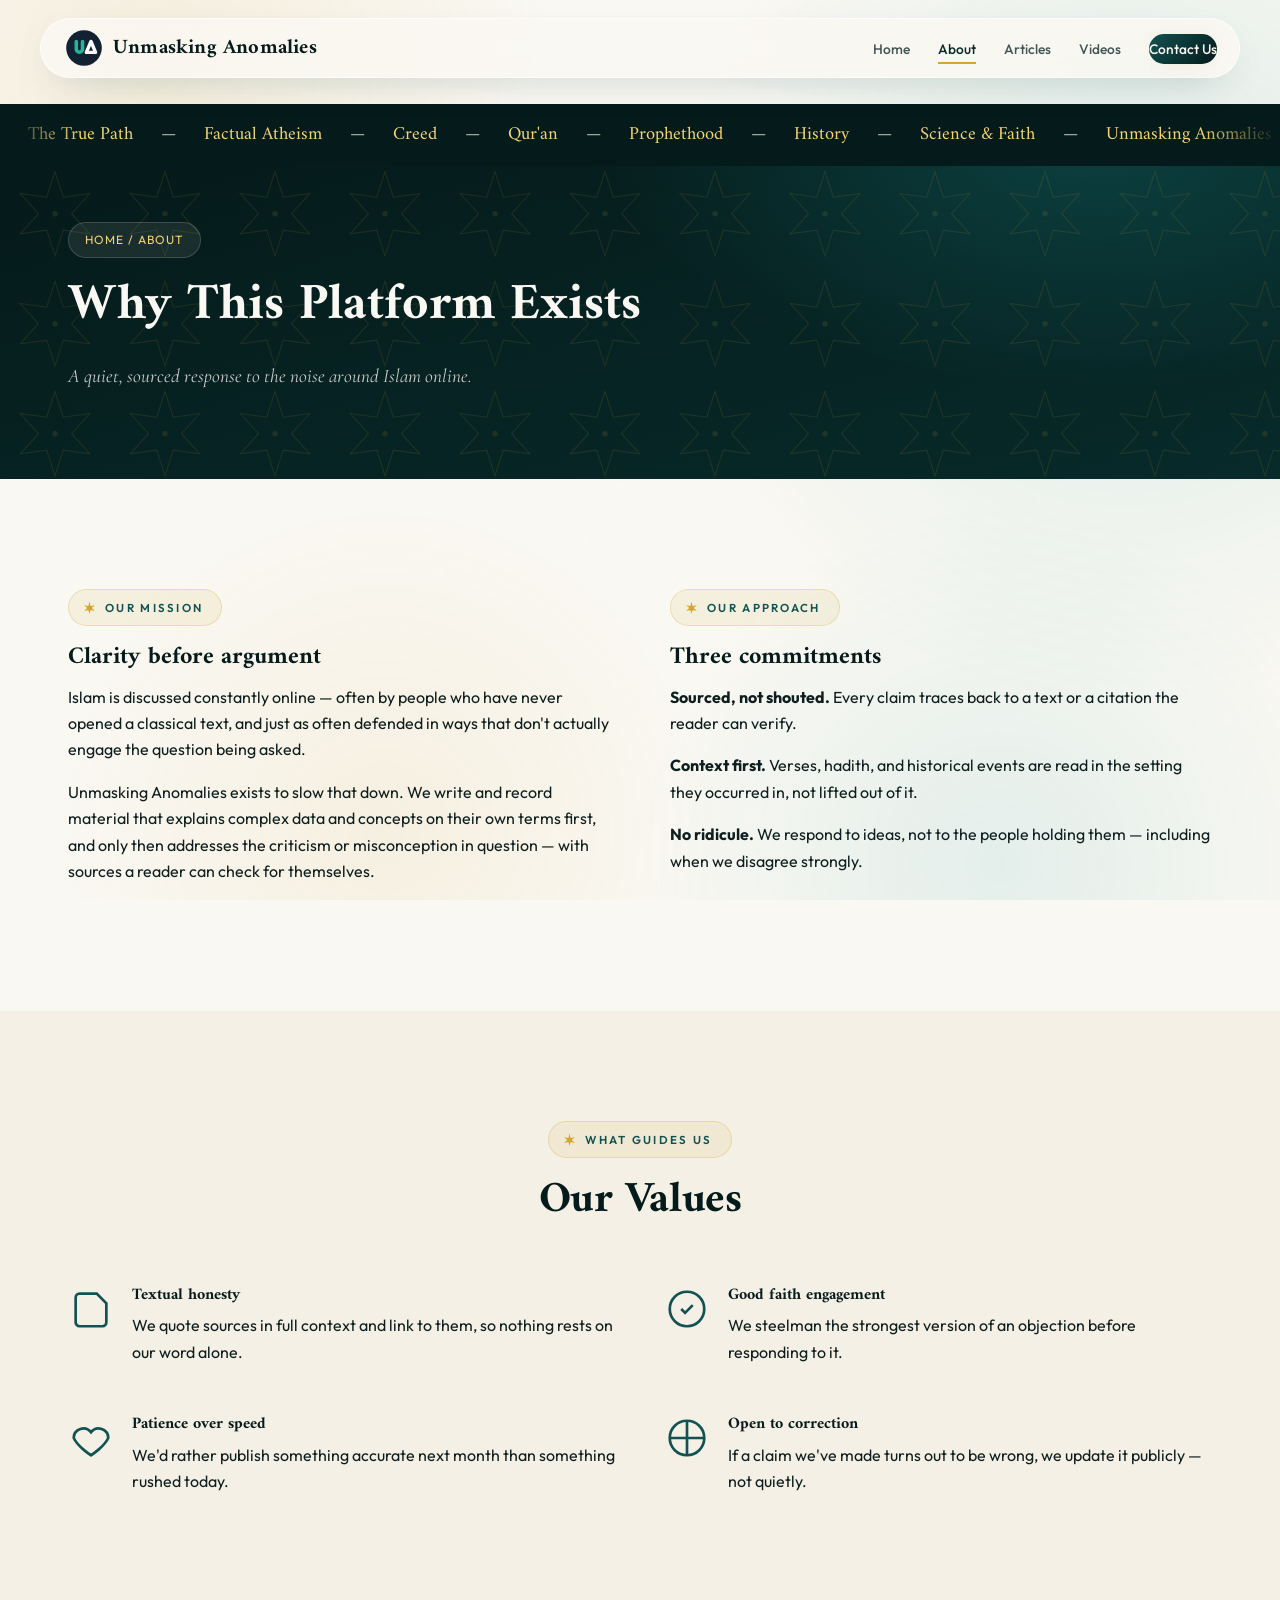
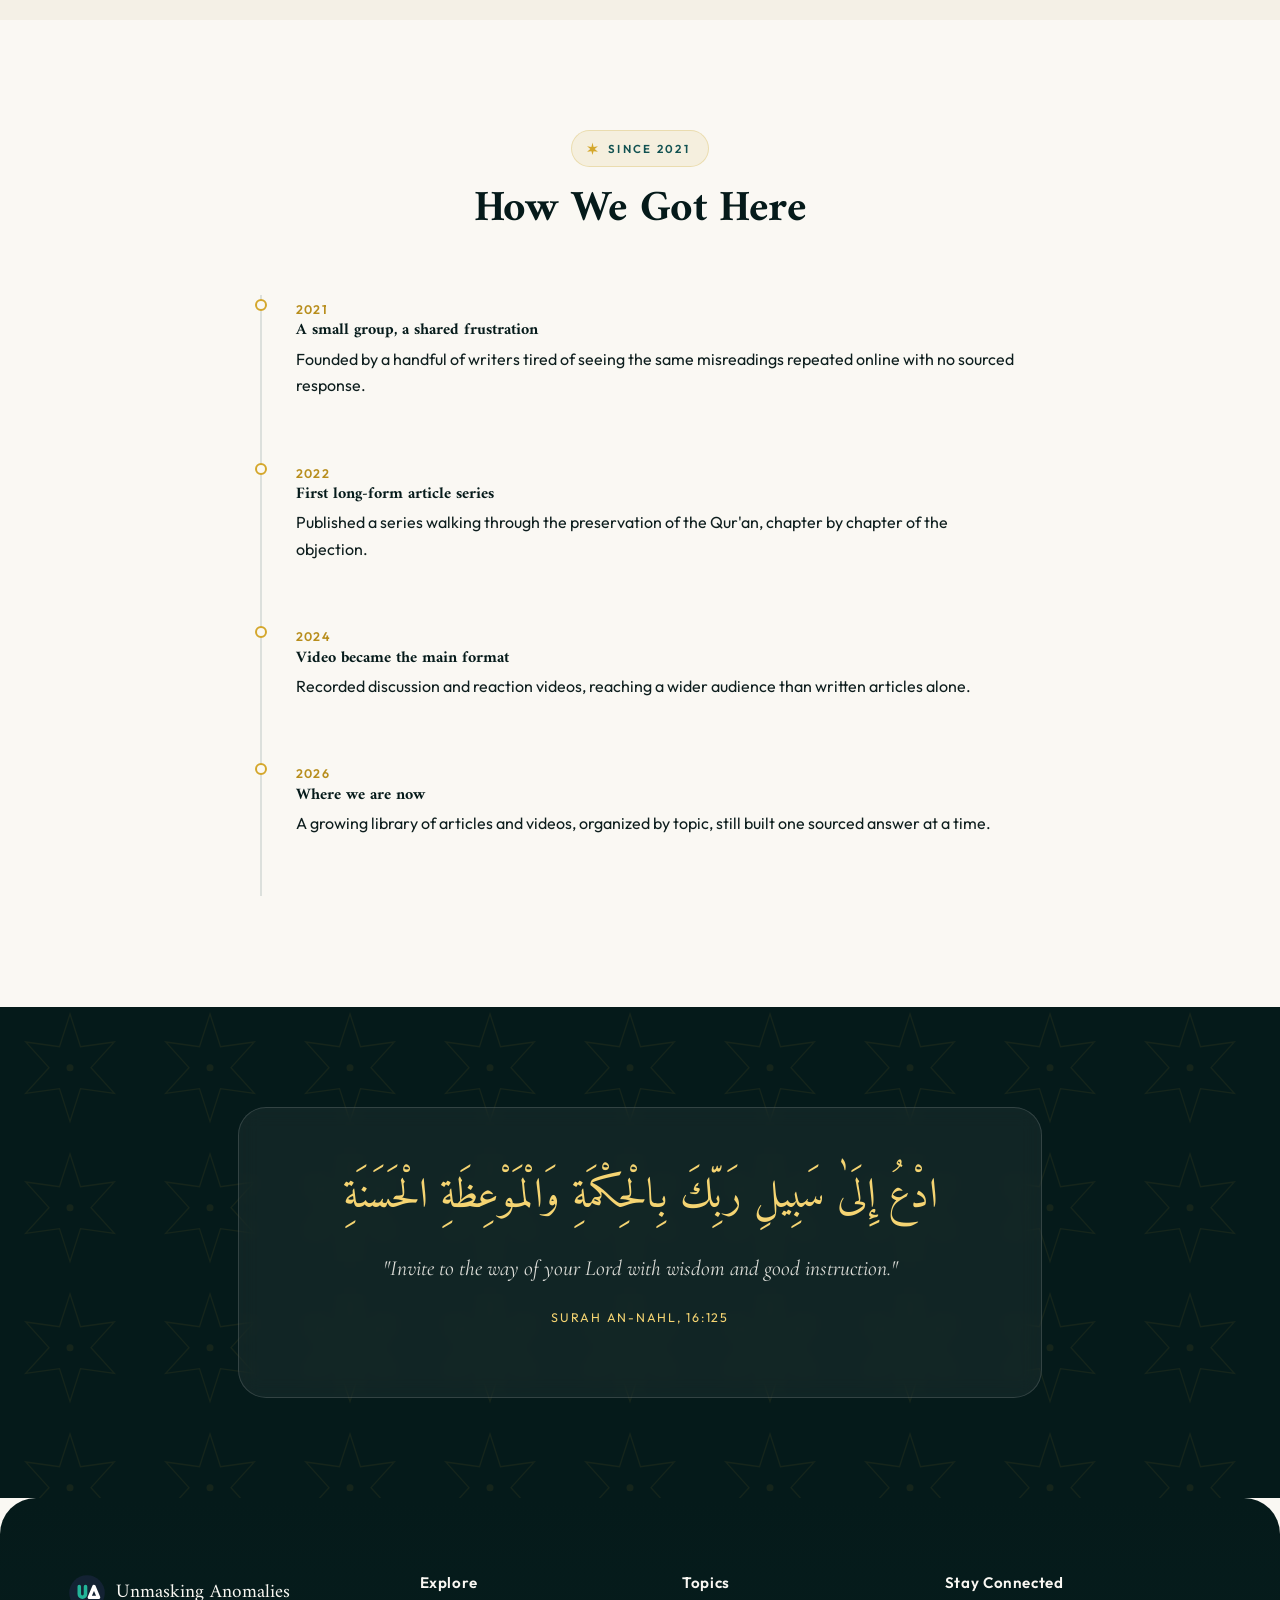
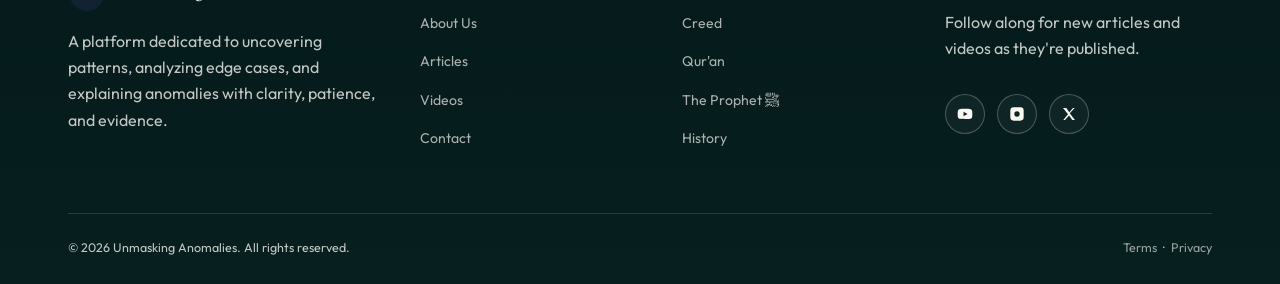
==== about.html @ ce35dddf "Initial commit for Unmasking Anomalies website" ====
<!DOCTYPE html>
<html lang="en">
<head>
<meta charset="UTF-8">
<meta name="viewport" content="width=device-width, initial-scale=1.0">
<title>About Us — Unmasking Anomalies</title>
<meta name="description" content="Our mission, values, and the approach we take to analyzing and unmasking anomalies.">
<link rel="stylesheet" href="css/styles.css">
</head>
<body>
<div id="scroll-progress"></div>
<canvas id="light-particles" aria-hidden="true"></canvas>

<header class="site-header">
  <nav class="nav container">
    <a href="index.html" class="brand">
      <span class="brand-mark"><img src="images/logo.svg" alt="Unmasking Anomalies Logo"></span>
      <span class="brand-text"><span class="en">Unmasking Anomalies</span></span>
    </a>
    <button class="nav-toggle" aria-label="Toggle menu"><span></span><span></span><span></span></button>
    <ul class="nav-links">
      <li><a href="index.html">Home</a></li>
      <li><a href="about.html" class="active">About</a></li>
      <li><a href="articles.html">Articles</a></li>
      <li><a href="videos.html">Videos</a></li>
      <li><a href="contact.html" class="nav-cta">Contact Us</a></li>
    </ul>
  </nav>
</header>

<div class="ticker" aria-hidden="true">
  <div class="ticker-track">
    <span><em>The True Path</em> — <em>Factual Atheism</em> — <em>Creed</em> — <em>Qur'an</em> — <em>Prophethood</em> — <em>History</em> — <em>Science &amp; Faith</em> — <em>Unmasking Anomalies</em></span>
    <span><em>The True Path</em> — <em>Factual Atheism</em> — <em>Creed</em> — <em>Qur'an</em> — <em>Prophethood</em> — <em>History</em> — <em>Science &amp; Faith</em> — <em>Unmasking Anomalies</em></span>
  </div>
</div>

<section class="page-header">
  <div class="light-rays-wrap" data-parallax="0.06"><div class="light-rays"></div></div>
  <div class="container">
    <div class="breadcrumb">Home / About</div>
    <h1>Why This Platform Exists</h1>
    <p style="max-width:56ch; color:rgba(250,248,243,.8); font-family:var(--accent-script); font-style:italic; font-size:1.2rem;">A quiet, sourced response to the noise around Islam online.</p>
  </div>
</section>

<section>
  <div class="container">
    <div style="display:grid; grid-template-columns:1fr 1fr; gap:60px; align-items:start;" class="reveal">
      <div>
        <span class="eyebrow"><svg viewBox="0 0 24 24"><path d="M12 1 L14 9 L22 8 L16 13 L22 18 L14 17 L12 24 L10 17 L2 18 L8 13 L2 8 L10 9 Z"/></svg>Our Mission</span>
        <h2>Clarity before argument</h2>
        <p>Islam is discussed constantly online — often by people who have never opened a classical text, and just as often defended in ways that don't actually engage the question being asked.</p>
        <p>Unmasking Anomalies exists to slow that down. We write and record material that explains complex data and concepts on their own terms first, and only then addresses the criticism or misconception in question — with sources a reader can check for themselves.</p>
      </div>
      <div>
        <span class="eyebrow"><svg viewBox="0 0 24 24"><path d="M12 1 L14 9 L22 8 L16 13 L22 18 L14 17 L12 24 L10 17 L2 18 L8 13 L2 8 L10 9 Z"/></svg>Our Approach</span>
        <h2>Three commitments</h2>
        <p><strong>Sourced, not shouted.</strong> Every claim traces back to a text or a citation the reader can verify.</p>
        <p><strong>Context first.</strong> Verses, hadith, and historical events are read in the setting they occurred in, not lifted out of it.</p>
        <p><strong>No ridicule.</strong> We respond to ideas, not to the people holding them — including when we disagree strongly.</p>
      </div>
    </div>
  </div>
</section>

<section class="bg-cream2">
  <div class="container">
    <div class="section-head reveal">
      <span class="eyebrow"><svg viewBox="0 0 24 24"><path d="M12 1 L14 9 L22 8 L16 13 L22 18 L14 17 L12 24 L10 17 L2 18 L8 13 L2 8 L10 9 Z"/></svg>What Guides Us</span>
      <h2>Our Values</h2>
    </div>
    <div class="values reveal">
      <div class="value-item">
        <div class="vi"><svg viewBox="0 0 24 24"><path d="M4 19V6a2 2 0 012-2h9l5 5v10a2 2 0 01-2 2H6a2 2 0 01-2-2z"/></svg></div>
        <div>
          <h4>Textual honesty</h4>
          <p>We quote sources in full context and link to them, so nothing rests on our word alone.</p>
        </div>
      </div>
      <div class="value-item">
        <div class="vi"><svg viewBox="0 0 24 24"><circle cx="12" cy="12" r="9"/><path d="M9 12l2 2 4-4"/></svg></div>
        <div>
          <h4>Good faith engagement</h4>
          <p>We steelman the strongest version of an objection before responding to it.</p>
        </div>
      </div>
      <div class="value-item">
        <div class="vi"><svg viewBox="0 0 24 24"><path d="M12 21s-7-4.5-9-9a5 5 0 019-3 5 5 0 019 3c-2 4.5-9 9-9 9z"/></svg></div>
        <div>
          <h4>Patience over speed</h4>
          <p>We'd rather publish something accurate next month than something rushed today.</p>
        </div>
      </div>
      <div class="value-item">
        <div class="vi"><svg viewBox="0 0 24 24"><path d="M3 12h18M12 3v18"/><circle cx="12" cy="12" r="9"/></svg></div>
        <div>
          <h4>Open to correction</h4>
          <p>If a claim we've made turns out to be wrong, we update it publicly — not quietly.</p>
        </div>
      </div>
    </div>
  </div>
</section>

<section>
  <div class="container">
    <div class="section-head reveal">
      <span class="eyebrow"><svg viewBox="0 0 24 24"><path d="M12 1 L14 9 L22 8 L16 13 L22 18 L14 17 L12 24 L10 17 L2 18 L8 13 L2 8 L10 9 Z"/></svg>Since 2021</span>
      <h2>How We Got Here</h2>
    </div>
    <div class="timeline reveal">
      <div class="t-item">
        <span class="yr">2021</span>
        <h4>A small group, a shared frustration</h4>
        <p>Founded by a handful of writers tired of seeing the same misreadings repeated online with no sourced response.</p>
      </div>
      <div class="t-item">
        <span class="yr">2022</span>
        <h4>First long-form article series</h4>
        <p>Published a series walking through the preservation of the Qur'an, chapter by chapter of the objection.</p>
      </div>
      <div class="t-item">
        <span class="yr">2024</span>
        <h4>Video became the main format</h4>
        <p>Recorded discussion and reaction videos, reaching a wider audience than written articles alone.</p>
      </div>
      <div class="t-item">
        <span class="yr">2026</span>
        <h4>Where we are now</h4>
        <p>A growing library of articles and videos, organized by topic, still built one sourced answer at a time.</p>
      </div>
    </div>
  </div>
</section>

<section class="verse">
  <div class="container reveal">
   <div class="panel-glass">
    <p class="arabic">ادْعُ إِلَىٰ سَبِيلِ رَبِّكَ بِالْحِكْمَةِ وَالْمَوْعِظَةِ الْحَسَنَةِ</p>
    <p class="translation">"Invite to the way of your Lord with wisdom and good instruction."</p>
    <p class="cite">Surah An-Nahl, 16:125</p>
   </div>
  </div>
</section>

<footer>
  <div class="container">
    <div class="footer-grid">
      <div>
        <div class="footer-brand">
          <span class="brand-mark"><img src="images/logo.svg" alt="Unmasking Anomalies Logo"></span>
          <span class="en">Unmasking Anomalies</span>
        </div>
        <p>A platform dedicated to uncovering patterns, analyzing edge cases, and explaining anomalies with clarity, patience, and evidence.</p>
      </div>
      <div>
        <h4>Explore</h4>
        <ul>
          <li><a href="about.html">About Us</a></li>
          <li><a href="articles.html">Articles</a></li>
          <li><a href="videos.html">Videos</a></li>
          <li><a href="contact.html">Contact</a></li>
        </ul>
      </div>
      <div>
        <h4>Topics</h4>
        <ul>
          <li><a href="articles.html">Creed</a></li>
          <li><a href="articles.html">Qur'an</a></li>
          <li><a href="articles.html">The Prophet ﷺ</a></li>
          <li><a href="articles.html">History</a></li>
        </ul>
      </div>
      <div>
        <h4>Stay Connected</h4>
        <p>Follow along for new articles and videos as they're published.</p>
        <div class="social-row">
          <a href="#" aria-label="YouTube"><svg viewBox="0 0 24 24"><path d="M23 12s0-3.6-.5-5.3c-.3-1-1-1.7-2-2C18.7 4.2 12 4.2 12 4.2s-6.7 0-8.5.5c-1 .3-1.7 1-2 2C1 8.4 1 12 1 12s0 3.6.5 5.3c.3 1 1 1.7 2 2 1.8.5 8.5.5 8.5.5s6.7 0 8.5-.5c1-.3 1.7-1 2-2 .5-1.7.5-5.3.5-5.3zM9.8 15.3V8.7l6 3.3z"/></svg></a>
          <a href="#" aria-label="Instagram"><svg viewBox="0 0 24 24"><path d="M7 2h10a5 5 0 015 5v10a5 5 0 01-5 5H7a5 5 0 01-5-5V7a5 5 0 015-5zm5 6a4 4 0 100 8 4 4 0 000-8zm5.2-.9a1 1 0 110 2 1 1 0 010-2z"/></svg></a>
          <a href="#" aria-label="X"><svg viewBox="0 0 24 24"><path d="M3 3l7.5 9.5L3.4 21H6l6-6.8L17 21h4l-7.9-10L20.6 3H18l-5.6 6.4L8 3z"/></svg></a>
        </div>
      </div>
    </div>
    <div class="footer-bottom">
      <span>© 2026 Unmasking Anomalies. All rights reserved.</span>
      <span><a href="#">Terms</a> &nbsp;·&nbsp; <a href="#">Privacy</a></span>
    </div>
  </div>
</footer>

<script src="js/main.js"></script>
</body>
</html>
---- css/styles.css ----
/* ===========================================================
   UNMASKING ANOMALIES — Web Application
   Design tokens
   =========================================================== */
@import url('https://fonts.googleapis.com/css2?family=Amiri:ital,wght@0,400;0,700;1,400&family=Outfit:wght@300;400;500;600;700&family=Plus+Jakarta+Sans:wght@400;500;600;700&family=Cormorant+Garamond:ital,wght@1,500;1,600&display=swap');

:root{
  --teal-950:#051a1a;
  --teal-900:#082a2a;
  --teal-800:#0d3b3b;
  --teal-700:#125252;
  --teal-500:#1f9e9e;
  --teal-300:#66d1c9;
  --teal-100:#e4f4f2;
  --gold-600:#b88e1d;
  --gold-500:#d4a72c;
  --gold-300:#f5d472;
  --gold-100:#fdf6df;
  --cream:#faf8f3;
  --cream-2:#f4f0e6;
  --ink:#0e1e1e;
  --ink-soft:#425555;
  --line: rgba(11,61,61,0.12);

  --display: 'Amiri', serif;
  --accent-script: 'Cormorant Garamond', serif;
  --body: 'Outfit', 'Plus Jakarta Sans', sans-serif;

  --container: 1200px;
  --radius: 22px;
  --radius-sm: 14px;
  --radius-full: 999px;
  --glass-bg: rgba(255,255,255,.72);
  --glass-border: rgba(255,255,255,.8);
  --glass-dark-bg: rgba(10,38,38,.65);
  --glass-dark-border: rgba(245,212,114,.24);
  --shadow-soft: 0 22px 50px -26px rgba(5,26,26,.35);
  --shadow-lift: 0 28px 65px -20px rgba(5,26,26,.45);

  --star-tile: url("data:image/svg+xml,%3Csvg xmlns='http://www.w3.org/2000/svg' width='120' height='120' viewBox='0 0 120 120'%3E%3Cg fill='none' stroke='%23d4a72c' stroke-width='1.1'%3E%3Cpath d='M60 6 L69 34 L98 30 L78 52 L98 74 L69 70 L60 98 L51 70 L22 74 L42 52 L22 30 L51 34 Z'/%3E%3Ccircle cx='60' cy='52' r='3' fill='%23d4a72c' stroke='none'/%3E%3C/g%3E%3C/svg%3E");
}

*,*::before,*::after{ box-sizing:border-box; }
html{ scroll-behavior:smooth; }
body{
  margin:0;
  font-family:var(--body);
  color:var(--ink);
  background:var(--cream);
  line-height:1.65;
  -webkit-font-smoothing:antialiased;
  position:relative;
}
img{ max-width:100%; display:block; }
a{ color:inherit; text-decoration:none; }
h1,h2,h3,h4{ font-family:var(--display); font-weight:700; margin:0 0 .5em; line-height:1.15; color:var(--teal-950); }
p{ margin:0 0 1em; }
ul{ margin:0; padding:0; list-style:none; }
.container{ max-width:var(--container); margin:0 auto; padding:0 28px; }

::selection{ background:var(--gold-300); color:var(--teal-950); }

/* ===========================================================
   AMBIENT HOLY LIGHT — whole-page atmosphere
   =========================================================== */
body::before{
  content:"";
  position:fixed; inset:0; z-index:0; pointer-events:none;
  background:
    radial-gradient(640px 640px at 12% 8%, rgba(201,162,39,.11), transparent 62%),
    radial-gradient(760px 760px at 88% 28%, rgba(31,158,158,.13), transparent 60%),
    radial-gradient(560px 560px at 30% 92%, rgba(201,162,39,.09), transparent 60%),
    radial-gradient(600px 600px at 78% 96%, rgba(31,158,158,.10), transparent 60%);
  animation:ambient-drift 26s ease-in-out infinite alternate;
}
@keyframes ambient-drift{
  0%{ transform:translate3d(0,0,0) scale(1); }
  100%{ transform:translate3d(-2.5%,2%,0) scale(1.04); }
}
#light-particles{
  position:fixed; inset:0; z-index:1; pointer-events:none;
  mix-blend-mode:screen; opacity:.85;
}
.site-header, main, section, footer{ position:relative; z-index:2; }

/* ===========================================================
   SCROLL REVEAL — 3D tilt-into-light
   =========================================================== */
@media (prefers-reduced-motion: no-preference){
  .reveal{
    opacity:0;
    transform:perspective(1100px) rotateX(-9deg) translateY(34px) scale(.965);
    transform-origin:50% 100%;
    transition:opacity .9s cubic-bezier(.22,.68,.15,1), transform .9s cubic-bezier(.22,.68,.15,1);
  }
  .reveal.in{ opacity:1; transform:perspective(1100px) rotateX(0deg) translateY(0) scale(1); }
}
@media (prefers-reduced-motion: reduce){
  html{ scroll-behavior:auto; }
}

/* Staggered children within a revealed group */
.reveal.stagger > *{ transition-delay:calc(var(--i, 0) * 90ms); }

/* ===========================================================
   INTERACTIVE 3D TILT + LIGHT GLINT — cards & pillars
   =========================================================== */
.card, .pillar{
  --glow-x:50%; --glow-y:50%;
  transition:transform .15s ease-out, box-shadow .35s ease;
}
.card{ position:relative; }
.pillar{ position:relative; }
.card::after, .pillar::after{
  content:""; position:absolute; inset:0; z-index:2; pointer-events:none;
  background:radial-gradient(240px circle at var(--glow-x) var(--glow-y), rgba(230,200,105,.32), transparent 65%);
  opacity:0; transition:opacity .35s ease;
}
.card:hover::after, .pillar:hover::after{ opacity:1; }
.card:hover, .pillar:hover{ box-shadow:0 26px 50px -22px rgba(11,61,61,.4), 0 0 0 1px rgba(201,162,39,.22); }

/* ===========================================================
   SIGNATURE MOTIF — 8-point khatam star rule
   =========================================================== */
.star-rule{
  display:flex;
  align-items:center;
  justify-content:center;
  gap:14px;
  margin:0 auto;
  width:100%;
  max-width:420px;
}
.star-rule::before,
.star-rule::after{
  content:"";
  flex:1;
  height:1px;
  background:linear-gradient(90deg, transparent, var(--gold-500));
}
.star-rule::after{ background:linear-gradient(90deg, var(--gold-500), transparent); }
.star-rule svg{ width:22px; height:22px; flex:none; fill:var(--gold-500); }

.eyebrow{
  display:inline-flex;
  align-items:center;
  gap:9px;
  font-family:var(--body);
  font-size:.72rem;
  letter-spacing:.2em;
  text-transform:uppercase;
  color:var(--teal-700);
  font-weight:600;
  margin-bottom:18px;
  padding:8px 18px 8px 14px;
  background:rgba(201,162,39,.10);
  border:1px solid rgba(201,162,39,.25);
  border-radius:var(--radius-full);
}
.eyebrow svg{ width:13px; height:13px; fill:var(--gold-500); }

/* ===========================================================
   SIGNATURE MOTIF 2 — Enhanced Candle & Manuscript (Directional Shadow & Lighting)
   =========================================================== */
.manuscript-section{
  background:
    radial-gradient(900px 500px at 45% -10%, rgba(255,215,110,.18), transparent 70%),
    linear-gradient(180deg, var(--teal-950), #082929);
  color:var(--cream);
  padding:120px 0 110px;
  position:relative;
  overflow:hidden;
}
.manuscript-section::before{
  content:""; position:absolute; inset:0; opacity:.08; pointer-events:none;
  background-image:var(--star-tile); background-size:130px 130px;
}
.manuscript-section .container{ position:relative; z-index:2; }

.manuscript-scene{
  display:flex; align-items:flex-end; justify-content:center;
  gap:72px; margin:20px auto 60px; flex-wrap:wrap;
  perspective:1400px;
  position:relative;
}

/* --- Candle --- */
.candle{
  position:relative; width:84px; flex:none;
  display:flex; flex-direction:column; align-items:center;
  z-index:5; padding-bottom:0;
}
.candle-glow{
  position:absolute; left:50%; top:-90px; width:340px; height:340px;
  transform:translateX(-50%);
  background:radial-gradient(circle, rgba(255,215,110,.65) 0%, rgba(245,185,70,.28) 45%, rgba(230,160,40,0) 70%);
  filter:blur(14px);
  opacity:.85;
  animation:glow-pulse 2.8s ease-in-out infinite alternate;
  pointer-events:none; z-index:1;
}
.candle-light-beam{
  position:absolute; left:40px; top:-60px; width:480px; height:340px;
  background:radial-gradient(ellipse at 0% 20%, rgba(255,225,130,.35) 0%, rgba(255,190,80,.12) 50%, transparent 80%);
  pointer-events:none; z-index:2;
  animation:light-beam-flicker 2.8s ease-in-out infinite alternate;
}
.candle-flame{
  position:relative; width:28px; height:48px;
  transform-origin:50% 100%;
  animation:flame-flicker 2.2s ease-in-out infinite alternate;
  z-index:10;
  filter:drop-shadow(0 0 10px rgba(255,200,80,.9));
}
.candle-flame .outer{ fill:#ffb830; }
.candle-flame .core{ fill:#ffffff; }

.candle-wick{
  width:3px; height:12px;
  background:linear-gradient(180deg, #111, #443);
  margin-top:-2px; border-radius:2px 2px 0 0; z-index:8;
}
.candle-body{
  width:76px; height:190px; border-radius:8px 8px 4px 4px;
  background:
    linear-gradient(90deg, rgba(0,0,0,.3) 0%, rgba(255,255,255,.2) 20%, rgba(255,250,230,.95) 50%, rgba(235,215,160,.9) 80%, rgba(0,0,0,.4) 100%),
    linear-gradient(180deg, #fffaf0, #f3e6bd 40%, #e6d398 80%, #d4bf7d);
  position:relative;
  box-shadow:inset 0 6px 12px rgba(255,255,255,.8), 0 20px 35px -10px rgba(0,0,0,.6);
  z-index:6;
}
.candle-body::before{
  content:""; position:absolute; left:0; right:0; top:0; height:10px;
  background:radial-gradient(ellipse at center, #ffffff, #f3e6bd 75%);
  border-radius:50%; box-shadow:inset 0 2px 4px rgba(0,0,0,.15);
}
.candle-drip{
  position:absolute; background:linear-gradient(180deg, #fffaf0, #e6d398);
  border-radius:0 0 10px 10px; box-shadow:1px 2px 4px rgba(0,0,0,.15);
}
.candle-drip.d1{ left:8px; top:0; width:12px; height:38px; }
.candle-drip.d2{ right:12px; top:0; width:10px; height:24px; }
.candle-drip.d3{ left:32px; top:0; width:14px; height:48px; }

.candle-base{
  width:104px; height:18px;
  background:linear-gradient(180deg, #d4af37, #8a6d1b 60%, #4a3a0e);
  border-radius:6px 6px 12px 12px;
  box-shadow:0 8px 20px rgba(0,0,0,.6), inset 0 2px 4px rgba(255,255,255,.5);
  margin-top:-4px; z-index:5;
}
.candle-shadow{
  position:absolute; bottom:-12px; width:140px; height:24px;
  background:radial-gradient(ellipse at center, rgba(0,0,0,.7) 0%, transparent 70%);
  z-index:2;
}

/* --- Manuscript Book & Candle Light Shadow --- */
.book-container{ position:relative; z-index:4; }

.candle-cast-shadow{
  position:absolute; left:20px; bottom:-18px; width:440px; height:48px;
  background:linear-gradient(105deg, rgba(0,0,0,.65) 0%, rgba(0,0,0,.3) 40%, transparent 85%);
  filter:blur(8px); border-radius:50%; pointer-events:none;
  transform:skewX(-20deg); z-index:1;
}

.book{
  position:relative; width:420px; height:270px; flex:none;
  transform-style:preserve-3d; z-index:3;
}
.book-cover-back{
  position:absolute; left:50%; bottom:-8px; transform:translateX(-50%);
  width:432px; height:32px; border-radius:4px;
  background:linear-gradient(180deg, #145956, #093332);
  box-shadow:0 24px 45px -12px rgba(0,0,0,.75);
}
.book-pages-stack{
  position:absolute; bottom:0; height:18px; width:202px;
  background:repeating-linear-gradient(180deg, #f5ecd7 0 2px, #e3d3b0 2px 4px);
  border-radius:2px;
}
.book-pages-stack.left-stack{ left:6px; }
.book-pages-stack.right-stack{ right:6px; }

.book-spine{
  position:absolute; left:50%; top:0; bottom:12px; width:10px;
  transform:translateX(-50%);
  background:linear-gradient(180deg, #d4af37, #997a15);
  z-index:10; border-radius:3px;
  box-shadow:inset 0 0 6px rgba(0,0,0,.4), 0 0 10px rgba(0,0,0,.3);
}
.bookmark-ribbon{
  position:absolute; left:50%; top:0; width:12px; height:310px;
  transform:translateX(-50%);
  background:linear-gradient(180deg, #c9a227, #8a6d1a);
  z-index:11; border-radius:0 0 4px 4px;
  box-shadow:2px 8px 15px rgba(0,0,0,.4);
}
.bookmark-ribbon::after{
  content:""; position:absolute; bottom:-10px; left:0;
  border-left:6px solid transparent; border-right:6px solid transparent;
  border-top:10px solid #8a6d1a;
}

.page{
  position:absolute; top:0; bottom:16px; width:202px;
  background:
    repeating-linear-gradient(180deg, transparent 0 20px, rgba(20,80,80,.08) 20px 21px),
    linear-gradient(180deg, #fdfbf7, #f4ecd8 80%, #ebdcb8);
  box-shadow:0 16px 36px -12px rgba(0,0,0,.5);
  border-radius:3px;
  transition:transform 1.2s cubic-bezier(0.16,1,0.3,1);
  will-change:transform; overflow:hidden;
}
.page-left{
  left:50%; transform-origin:100% 50%;
  transform:translateX(-100%) rotateY(-92deg);
  border-radius:4px 0 0 4px;
}
.page-right{
  left:50%; transform-origin:0% 50%;
  transform:translateX(0) rotateY(92deg);
  border-radius:0 4px 4px 0;
}

.page-left .page-light-overlay{
  position:absolute; inset:0;
  background:radial-gradient(circle at 10% 20%, rgba(255,230,150,.45) 0%, rgba(255,210,100,.2) 50%, rgba(0,0,0,.15) 100%);
  pointer-events:none;
  animation:page-light-flicker 2.5s ease-in-out infinite alternate;
}
.page-right .page-light-overlay{
  position:absolute; inset:0;
  background:linear-gradient(90deg, rgba(255,220,120,.25) 0%, rgba(0,0,0,.1) 40%, rgba(0,0,0,.35) 100%);
  pointer-events:none;
  animation:page-light-flicker 2.5s ease-in-out infinite alternate;
}

.page-word{
  position:absolute; inset:0; display:flex; align-items:center; justify-content:center;
  font-family:var(--display); color:#0b3d3d; text-shadow:0 1px 2px rgba(255,230,150,.5);
  opacity:0; font-size:1.85rem; font-weight:700;
  transition:opacity 0.9s ease 0.8s;
  text-align:center; padding:0 20px; z-index:5;
}
.reveal.in .page-left{ transform:translateX(-100%) rotateY(0deg); }
.reveal.in .page-right{ transform:translateX(0) rotateY(0deg); }
.reveal.in .page-word{ opacity:1; }

@keyframes flame-flicker{
  0%,100%{ transform:scale(1,1) rotate(0deg); }
  25%{ transform:scale(0.95,1.05) rotate(-2.5deg); }
  50%{ transform:scale(1.06,0.94) rotate(2deg); }
  75%{ transform:scale(0.97,1.03) rotate(-1.5deg); }
}
@keyframes glow-pulse{
  0%,100%{ opacity:0.75; transform:translateX(-50%) scale(1); }
  50%{ opacity:0.95; transform:translateX(-50%) scale(1.15); }
}
@keyframes light-beam-flicker{
  0%,100%{ opacity:0.7; transform:scale(1); }
  50%{ opacity:0.9; transform:scale(1.04); }
}
@keyframes page-light-flicker{
  0%,100%{ opacity:0.85; }
  50%{ opacity:1; }
}

@media (prefers-reduced-motion: reduce){
  .candle-flame, .candle-glow, .candle-light-beam, .page-light-overlay{ animation:none; }
  .page{ transition:none; }
}

@media (max-width:768px){
  .manuscript-scene{
    flex-direction:column; align-items:center; justify-content:center;
    gap:36px; width:100%; max-width:100%; margin:0 auto 40px;
    padding:0 10px; box-sizing:border-box; transform:none !important;
  }
  .candle{ margin:0 auto; flex:none; transform:scale(0.9); }
  .candle-glow{ width:260px; height:260px; }
  .candle-light-beam{ display:none; }
  .book-container{
    width:100%; max-width:340px; display:flex; justify-content:center;
    margin:0 auto; position:relative;
  }
  .candle-cast-shadow{ width:100%; left:0; }
  .book{ width:320px; height:210px; margin:0 auto; }
  .book-cover-back{ width:330px; height:26px; }
  .book-pages-stack{ width:154px; height:14px; }
  .page{ width:154px; bottom:12px; }
  .page-word{ font-size:1.35rem; padding:0 10px; }
  .bookmark-ribbon{ height:240px; }
}

.site-header{
  position:sticky; top:0; z-index:100;
  background:transparent;
  border:0;
  padding:18px 20px 26px;
}
.nav{
  display:flex; align-items:center; justify-content:space-between;
  max-width:var(--container); margin:0 auto;
  padding:10px 22px 10px 24px; gap:20px;
  background:rgba(250,248,243,.88);
  backdrop-filter:blur(18px) saturate(160%);
  -webkit-backdrop-filter:blur(18px) saturate(160%);
  border:1px solid rgba(255,255,255,.6);
  border-radius:var(--radius-full);
  box-shadow:0 14px 40px -18px rgba(11,61,61,.28);
  transition:box-shadow .3s ease;
}
.nav:hover{ box-shadow:0 18px 46px -16px rgba(11,61,61,.34); }
.brand{ display:flex; align-items:center; gap:10px; flex-shrink:0; }
.brand-mark{ width:38px; height:38px; flex:none; }
.brand-mark svg, .brand-mark img{ width:100%; height:100%; object-fit:contain; }
.brand-text{ display:flex; flex-direction:column; line-height:1.1; }
.brand-text .en{ font-family:var(--display); font-size:1.28rem; color:var(--teal-950); font-weight:700; letter-spacing:.01em; }
.brand-text .ar{ font-size:.72rem; letter-spacing:.14em; color:var(--gold-600); text-transform:uppercase; }

.nav-links{ display:flex; gap:28px; align-items:center; }
.nav-links a{
  font-size:.86rem; font-weight:500; color:var(--ink-soft);
  position:relative; padding:6px 0;
  transition:color .2s ease;
}
.nav-links a:hover, .nav-links a.active{ color:var(--teal-900); }
.nav-links a.active::after{
  content:""; position:absolute; left:0; right:0; bottom:0; height:2px;
  background:var(--gold-500);
}
.nav-cta{
  background:linear-gradient(135deg, var(--teal-700), var(--teal-950)); color:var(--cream) !important;
  padding:10px 22px; border-radius:var(--radius-full);
  font-weight:600; font-size:.84rem; white-space:nowrap; flex-shrink:0;
  box-shadow:0 10px 24px -10px rgba(11,61,61,.5);
  transition:transform .2s ease, box-shadow .2s ease;
}
.nav-cta:hover{ transform:translateY(-2px); box-shadow:0 14px 30px -8px rgba(11,61,61,.55); }

.nav-toggle{ display:none; background:none; border:0; cursor:pointer; padding:8px; flex-shrink:0; }
.nav-toggle span{ display:block; width:24px; height:2px; background:var(--teal-950); margin:5px 0; transition:.25s; }

@media (max-width: 880px){
  .nav-toggle{ display:block; z-index:10001; }
  .nav-links{
    position:fixed; top:78px; left:16px; right:16px; bottom:auto;
    background:#faf8f3;
    flex-direction:column; align-items:stretch; gap:0;
    padding:20px 24px 28px;
    border-radius:24px;
    border:1px solid rgba(201,162,39,.4);
    box-shadow:0 30px 70px -10px rgba(0,0,0,.7), 0 0 0 100vmax rgba(10,35,35,.55);
    transform:translateY(-12px); opacity:0; pointer-events:none;
    transition:opacity .25s ease, transform .25s ease;
    z-index:10000;
  }
  .nav-links.open{ opacity:1; pointer-events:auto; transform:none; }
  .nav-links a{ width:100%; padding:14px 0; border-bottom:1px solid rgba(11,61,61,.12); font-size:1rem; font-weight:600; color:var(--teal-950); }
  .nav-links a.nav-cta{
    margin-top:16px; text-align:center; width:100%; border-bottom:0; display:block;
    padding:14px 24px; border-radius:var(--radius-full);
    background:linear-gradient(135deg, var(--teal-700), var(--teal-950));
    color:var(--cream) !important;
    box-shadow:0 10px 24px -6px rgba(11,61,61,.5), 0 0 15px rgba(201,162,39,.3);
  }
}

/* ===========================================================
   CURSOR LIGHT SHADOW SPOTLIGHT (Interactive Candlelight Follower)
   =========================================================== */
#cursor-light-glow{
  position:fixed; top:-160px; left:-160px; width:320px; height:320px;
  border-radius:50%; pointer-events:none; z-index:99999;
  background:radial-gradient(circle at center, rgba(255,225,130,.25) 0%, rgba(201,162,39,.12) 40%, rgba(0,0,0,0) 70%);
  box-shadow:0 0 60px rgba(255,200,80,.15);
  mix-blend-mode:screen;
  opacity:0;
  transition:opacity .3s ease;
  will-change:transform, opacity;
}

.card, .pillar, .nav-cta, .btn-gold{
  box-shadow:0 14px 35px -14px rgba(11,61,61,.3), 0 0 20px -5px rgba(201,162,39,.15);
}
.card:hover, .pillar:hover{
  box-shadow:0 26px 55px -18px rgba(11,61,61,.45), 0 0 30px rgba(255,215,110,.35), 0 0 0 1px rgba(201,162,39,.4);
}
.btn-gold:hover, .nav-cta:hover{
  box-shadow:0 16px 36px -8px rgba(201,162,39,.55), 0 0 25px rgba(255,220,120,.45);
}

/* ===========================================================
   HERO
   =========================================================== */
.hero{
  position:relative;
  overflow:hidden;
  background:
    radial-gradient(1000px 520px at 84% -8%, rgba(31,158,158,.30), transparent 60%),
    radial-gradient(700px 480px at 8% 100%, rgba(201,162,39,.16), transparent 60%),
    radial-gradient(900px 600px at 50% 40%, rgba(31,158,158,.10), transparent 70%),
    linear-gradient(165deg, var(--teal-950), var(--teal-900) 50%, var(--teal-800));
  color:var(--cream);
  padding:44px 0 110px;
}
.hero-pattern{
  position:absolute; inset:0; opacity:.14; pointer-events:none;
  background-image:var(--star-tile);
  background-size:120px 120px;
}
.light-rays-wrap{
  position:absolute; top:-30%; left:50%; width:160%; height:170%;
  transform:translateX(-50%); pointer-events:none;
}
.light-rays{
  width:100%; height:100%;
  background:conic-gradient(from 0deg,
    transparent 0deg, rgba(230,200,105,.14) 6deg, transparent 16deg,
    transparent 120deg, rgba(230,200,105,.10) 130deg, transparent 142deg,
    transparent 210deg, rgba(230,200,105,.09) 220deg, transparent 232deg,
    transparent 300deg, rgba(230,200,105,.07) 308deg, transparent 320deg);
  animation:rays-rotate 50s linear infinite;
  mix-blend-mode:screen;
}
@keyframes rays-rotate{ to{ transform:rotate(360deg); } }
@media (prefers-reduced-motion: reduce){ .light-rays{ animation:none; } }
.hero .container{ position:relative; z-index:2; }
.hero-inner{ max-width:760px; }
.hero .eyebrow{ color:var(--gold-300); background:rgba(250,248,243,.08); border-color:rgba(230,200,105,.3); }
.hero .eyebrow svg{ fill:var(--gold-300); }
.hero h1{
  color:var(--cream);
  font-size:clamp(2.6rem, 6vw, 4.6rem);
  max-width:15ch;
  letter-spacing:-.01em;
}
.hero h1 em{
  font-style:italic;
  background:linear-gradient(135deg, var(--gold-300), var(--gold-500));
  -webkit-background-clip:text; background-clip:text; color:transparent;
}
.hero p.lead{
  font-size:1.15rem; color:rgba(250,248,243,.82); max-width:52ch;
  font-family:var(--accent-script); font-style:italic; font-size:1.45rem;
}
.hero-actions{ display:flex; gap:16px; margin-top:38px; flex-wrap:wrap; }

.btn{
  display:inline-flex; align-items:center; gap:10px;
  padding:15px 32px; font-weight:600; font-size:.88rem;
  border-radius:var(--radius-full); border:1px solid transparent;
  cursor:pointer; transition:transform .25s cubic-bezier(.16,1,.3,1), box-shadow .25s ease, background .25s ease;
}
.btn-gold{
  background:linear-gradient(135deg, var(--gold-300), var(--gold-500));
  color:var(--teal-950);
  box-shadow:0 14px 32px -12px rgba(212,167,44,.65), 0 0 20px rgba(245,212,114,.3);
  font-weight:700;
}
.btn-gold:hover{ transform:translateY(-3px); box-shadow:0 20px 42px -10px rgba(212,167,44,.75), 0 0 30px rgba(245,212,114,.45); }
.btn-outline{ border-color:rgba(245,212,114,.4); color:var(--cream); background:rgba(250,248,243,.08); backdrop-filter:blur(10px); }
.btn-outline:hover{ border-color:var(--gold-300); background:rgba(250,248,243,.18); transform:translateY(-3px); box-shadow:0 12px 30px rgba(245,212,114,.2); }
.btn-dark{ background:linear-gradient(135deg, var(--teal-700), var(--teal-950)); color:var(--cream); box-shadow:0 14px 30px -14px rgba(11,61,61,.6); }
.btn-dark:hover{ transform:translateY(-3px); box-shadow:0 18px 36px -12px rgba(11,61,61,.65), 0 0 20px rgba(18,82,82,.4); }

.hero-stats{
  display:flex; gap:16px; margin-top:60px; flex-wrap:wrap;
  border-top:0; padding-top:0;
}
.hero-stats div{
  padding:20px 28px;
  background:rgba(250,248,243,.08);
  border:1px solid rgba(245,212,114,.22);
  border-radius:18px;
  backdrop-filter:blur(12px);
  box-shadow:0 10px 30px rgba(0,0,0,.25);
  transition:transform .3s ease, border-color .3s ease;
}
.hero-stats div:hover{ transform:translateY(-4px); border-color:rgba(245,212,114,.45); }
.hero-stats .num{ font-family:var(--display); font-size:2.2rem; color:var(--gold-300); font-weight:700; }
.hero-stats .lbl{ font-size:.76rem; letter-spacing:.1em; text-transform:uppercase; color:rgba(250,248,243,.72); font-weight:500; }

/* ===========================================================
   SECTIONS & CARDS
   =========================================================== */
section{ padding:110px 0; }
.section-head{ text-align:center; max-width:640px; margin:0 auto 60px; }
.section-head h2{ font-size:clamp(2rem, 3.4vw, 2.9rem); letter-spacing:-.01em; }
.bg-teal{ background:var(--teal-950); color:var(--cream); }
.bg-teal h2, .bg-teal h3, .bg-teal h4{ color:var(--cream); }
.bg-cream2{ background:var(--cream-2); }

/* Pillars */
.pillars{ display:grid; grid-template-columns:repeat(3,1fr); gap:24px; }
.pillar{
  background:var(--glass-bg);
  border:1px solid var(--glass-border);
  border-radius:var(--radius);
  padding:42px 36px;
  box-shadow:var(--shadow-soft);
  transition:transform .35s cubic-bezier(.16,1,.3,1), box-shadow .35s ease, border-color .35s ease;
}
.pillar:hover{ transform:translateY(-8px); border-color:rgba(212,167,44,.4); box-shadow:0 30px 60px -20px rgba(5,26,26,.4), 0 0 25px rgba(245,212,114,.2); }
.pillar .num{ font-family:var(--display); font-size:.95rem; color:var(--gold-600); letter-spacing:.12em; font-weight:700; }
.pillar h3{ font-size:1.32rem; margin-top:12px; font-weight:700; color:var(--teal-950); }
.pillar-icon{
  width:58px; height:58px; margin-bottom:22px;
  border-radius:50%;
  background:linear-gradient(135deg, var(--teal-100), #ffffff);
  box-shadow:inset 0 0 0 1px rgba(212,167,44,.35), 0 8px 20px rgba(18,82,82,.15);
  display:flex; align-items:center; justify-content:center;
}
.pillar-icon svg{ width:28px; height:28px; stroke:var(--teal-700); fill:none; stroke-width:1.6; }
@media (max-width: 980px){ .pillars{ grid-template-columns:repeat(2,1fr); } }
@media (max-width: 620px){ .pillars{ grid-template-columns:1fr; } }

/* Article / video cards */
.card-grid{ display:grid; grid-template-columns:repeat(3,1fr); gap:32px; }
@media (max-width: 980px){ .card-grid{ grid-template-columns:repeat(2,1fr); } }
@media (max-width: 640px){ .card-grid{ grid-template-columns:1fr; } }

.card{
  background:var(--glass-bg);
  border:1px solid var(--glass-border);
  border-radius:var(--radius);
  overflow:hidden;
  display:flex; flex-direction:column;
  box-shadow:var(--shadow-soft);
  transition:transform .35s cubic-bezier(.16,1,.3,1), box-shadow .35s ease, border-color .35s ease;
}
.card:hover{ transform:translateY(-8px); border-color:rgba(212,167,44,.4); box-shadow:0 32px 65px -22px rgba(5,26,26,.45), 0 0 25px rgba(245,212,114,.25); }
.card-media{
  aspect-ratio:16/10; position:relative; overflow:hidden;
  background:linear-gradient(135deg, var(--teal-900), var(--teal-700));
}
.card-media .tag{
  position:absolute; top:14px; left:14px;
  background:rgba(10,46,46,.68); color:var(--gold-300);
  font-size:.68rem; letter-spacing:.1em; text-transform:uppercase;
  padding:7px 14px; font-weight:600; border-radius:var(--radius-full);
  backdrop-filter:blur(6px);
}
.card-media.video::after{
  content:""; position:absolute; inset:0; margin:auto; width:56px; height:56px;
  background:rgba(250,248,243,.94);
  border-radius:50%;
  box-shadow:0 10px 26px -6px rgba(0,0,0,.4);
  clip-path:none;
}
.card-media.video{ display:flex; }
.card-media.video::before{
  content:""; position:absolute; inset:0; margin:auto; width:0; height:0; z-index:1;
  border-left:16px solid var(--teal-900); border-top:10px solid transparent; border-bottom:10px solid transparent;
  transform:translateX(4px);
}
.card-media .pattern{ position:absolute; inset:0; opacity:.25; background-image:var(--star-tile); background-size:70px 70px; }
.card-body{ padding:28px 26px 30px; flex:1; display:flex; flex-direction:column; }
.card-meta{ font-size:.74rem; color:var(--gold-600); text-transform:uppercase; letter-spacing:.08em; font-weight:600; margin-bottom:10px; }
.card h3{ font-size:1.18rem; margin-bottom:12px; }
.card p{ color:var(--ink-soft); font-size:.92rem; flex:1; }
.card-link{ font-size:.82rem; font-weight:600; color:var(--teal-700); margin-top:14px; display:inline-flex; align-items:center; gap:6px; }
.card-link svg{ width:14px; height:14px; transition:transform .2s ease; }
.card:hover .card-link svg{ transform:translateX(4px); }

.section-foot{ text-align:center; margin-top:52px; }

/* Quote / verse block */
.verse{
  position:relative; text-align:center; padding:100px 0;
  background:var(--teal-950); color:var(--cream);
  overflow:hidden;
}
.verse::before{ content:""; position:absolute; inset:0; background-image:var(--star-tile); background-size:140px 140px; opacity:.08; }
.verse .container{ position:relative; max-width:860px; }
.verse .panel-glass{
  background:rgba(250,248,243,.05);
  border:1px solid rgba(250,248,243,.14);
  border-radius:28px;
  padding:56px 44px;
  backdrop-filter:blur(10px);
}
.verse .arabic{ font-family:var(--display); font-size:clamp(1.7rem,3.6vw,2.6rem); color:var(--gold-300); margin-bottom:20px; direction:rtl; line-height:1.6; }
.verse .translation{ font-family:var(--accent-script); font-style:italic; font-size:1.35rem; color:rgba(250,248,243,.88); }
.verse .cite{ margin-top:20px; font-size:.78rem; letter-spacing:.14em; text-transform:uppercase; color:var(--gold-300); }

/* Timeline (about page) */
.timeline{ max-width:760px; margin:0 auto; border-left:2px solid var(--line); }
.t-item{ position:relative; padding:0 0 44px 34px; }
.t-item::before{
  content:""; position:absolute; left:-7px; top:4px; width:12px; height:12px;
  background:var(--cream); border:2px solid var(--gold-500); border-radius:50%;
}
.t-item h4{ margin-bottom:6px; }
.t-item .yr{ font-size:.78rem; color:var(--gold-600); letter-spacing:.1em; text-transform:uppercase; font-weight:600; }

/* Value list */
.values{ display:grid; grid-template-columns:repeat(2,1fr); gap:34px 48px; }
@media (max-width:700px){ .values{ grid-template-columns:1fr; } }
.value-item{ display:flex; gap:18px; }
.value-item .vi{ width:46px; height:46px; flex:none; }
.value-item .vi svg{ width:100%; height:100%; stroke:var(--teal-700); fill:none; stroke-width:1.4; }

/* Team / people-less generic panel */
.panel{
  background:var(--glass-bg); border:1px solid var(--glass-border);
  padding:52px; text-align:center; border-radius:var(--radius); box-shadow:var(--shadow-soft);
}

/* Forms */
.form-grid{ display:grid; grid-template-columns:1fr 1fr; gap:20px; }
@media (max-width:700px){ .form-grid{ grid-template-columns:1fr; } }
.field{ display:flex; flex-direction:column; gap:8px; }
.field.full{ grid-column:1/-1; }
label{ font-size:.78rem; font-weight:600; letter-spacing:.05em; text-transform:uppercase; color:var(--teal-800); }
input, textarea, select{
  font-family:var(--body); font-size:.95rem; padding:14px 18px;
  border:1px solid var(--line); background:rgba(255,255,255,.7);
  border-radius:var(--radius-sm); color:var(--ink);
  transition:border-color .2s ease, box-shadow .2s ease;
}
input:focus, textarea:focus, select:focus{
  outline:none; border-color:var(--teal-500);
  box-shadow:0 0 0 4px rgba(31,158,158,.14);
}
textarea{ resize:vertical; min-height:130px; }

.contact-wrap{ display:grid; grid-template-columns:1.1fr .9fr; gap:60px; align-items:start; }
@media (max-width:900px){ .contact-wrap{ grid-template-columns:1fr; } }
.info-card{ background:linear-gradient(160deg, var(--teal-900), var(--teal-950)); color:var(--cream); padding:44px; border-radius:var(--radius); box-shadow:var(--shadow-lift); }
.info-card h3{ color:var(--gold-300); }
.info-row{ display:flex; gap:16px; margin-bottom:24px; align-items:flex-start; }
.info-row .ic{ width:22px; height:22px; flex:none; margin-top:3px; }
.info-row .ic svg{ width:100%; height:100%; stroke:var(--gold-300); fill:none; stroke-width:1.5; }
.info-row .lbl{ font-size:.72rem; text-transform:uppercase; letter-spacing:.1em; color:rgba(250,248,243,.6); margin-bottom:4px; }
.social-row{ display:flex; gap:12px; margin-top:32px; }
.social-row a{
  width:40px; height:40px; border:1px solid rgba(250,248,243,.25);
  border-radius:50%;
  display:flex; align-items:center; justify-content:center;
  transition:all .25s ease;
  background:rgba(250,248,243,.04);
}
.social-row a:hover{ background:var(--gold-500); border-color:var(--gold-500); transform:translateY(-3px); }
.social-row svg{ width:16px; height:16px; fill:var(--cream); }

/* Filter tabs (articles/videos) */
.filters{ display:flex; gap:10px; flex-wrap:wrap; justify-content:center; margin-bottom:52px; }
.filters button{
  font-family:var(--body); font-size:.82rem; font-weight:600;
  padding:10px 22px; border:1px solid var(--line); background:var(--cream);
  color:var(--ink-soft); cursor:pointer; transition:all .25s ease;
  border-radius:var(--radius-full);
}
.filters button.active, .filters button:hover{
  background:linear-gradient(135deg, var(--teal-700), var(--teal-950)); color:var(--cream); border-color:transparent;
  box-shadow:0 10px 24px -10px rgba(11,61,61,.5);
}

/* Newsletter band */
.newsletter{
  padding:0 0 96px;
}
.newsletter .container{
  background:linear-gradient(135deg, var(--gold-300), var(--gold-500));
  color:var(--teal-950);
  padding:64px 40px;
  text-align:center;
  border-radius:32px;
  box-shadow:0 30px 60px -26px rgba(169,130,26,.5);
}
.newsletter h3{ color:var(--teal-950); }
.newsletter-form{ display:flex; gap:10px; max-width:460px; margin:26px auto 0; }
.newsletter-form input{ flex:1; border:1px solid var(--teal-950); border-radius:var(--radius-full); background:rgba(255,255,255,.6); }
.newsletter-form button{ background:var(--teal-950); color:var(--cream); border:0; padding:0 28px; font-weight:600; cursor:pointer; border-radius:var(--radius-full); transition:transform .2s ease; }
.newsletter-form button:hover{ transform:translateY(-2px); }

/* Page header (interior pages) */
.page-header{
  background:
    radial-gradient(800px 420px at 85% -10%, rgba(31,158,158,.25), transparent 60%),
    linear-gradient(165deg, var(--teal-950), var(--teal-900));
  color:var(--cream); padding:56px 0 68px; position:relative; overflow:hidden;
}
.page-header::before{ content:""; position:absolute; inset:0; background-image:var(--star-tile); background-size:110px 110px; opacity:.12; }
.page-header .light-rays-wrap{ top:-60%; }
.page-header .container{ position:relative; }
.page-header h1{ color:var(--cream); font-size:clamp(2.1rem,4vw,3.2rem); }
.breadcrumb{
  display:inline-block;
  font-size:.75rem; color:var(--gold-300); letter-spacing:.08em; text-transform:uppercase; margin-bottom:18px;
  background:rgba(250,248,243,.08); border:1px solid rgba(250,248,243,.16);
  padding:7px 16px; border-radius:var(--radius-full);
}

/* Footer */
footer{
  background:linear-gradient(180deg, var(--teal-950), #071f1f);
  color:rgba(250,248,243,.78);
  padding:76px 0 26px;
  border-radius:36px 36px 0 0;
}
.footer-grid{ display:grid; grid-template-columns:1.4fr 1fr 1fr 1.2fr; gap:40px; padding-bottom:50px; border-bottom:1px solid rgba(250,248,243,.14); }
@media (max-width:820px){ .footer-grid{ grid-template-columns:1fr 1fr; } }
.footer-grid h4{ color:var(--cream); font-size:.95rem; margin-bottom:18px; font-family:var(--body); font-weight:600; letter-spacing:.04em; }
.footer-grid li{ margin-bottom:12px; }
.footer-grid a{ font-size:.88rem; color:rgba(250,248,243,.68); transition:color .2s ease; }
.footer-grid a:hover{ color:var(--gold-300); }
.footer-brand{ display:flex; align-items:center; gap:10px; margin-bottom:16px; }
.footer-brand .brand-mark svg{ width:34px; height:34px; }
.footer-brand .en{ font-family:var(--display); font-size:1.2rem; color:var(--cream); }
.footer-bottom{ display:flex; justify-content:space-between; padding-top:24px; font-size:.78rem; flex-wrap:wrap; gap:10px; }
.footer-bottom a{ color:rgba(250,248,243,.6); }
.footer-bottom a:hover{ color:var(--gold-300); }

/* ===========================================================
   SCROLL PROGRESS BAR
   =========================================================== */
#scroll-progress{
  position:fixed; top:0; left:0; height:3px; width:0%;
  background:linear-gradient(90deg, var(--gold-500), var(--gold-300));
  z-index:200; pointer-events:none;
  box-shadow:0 0 12px rgba(230,200,105,.6);
  transition:width .1s linear;
}

/* ===========================================================
   MARQUEE TICKER — modern moving text band
   =========================================================== */
.ticker{
  background:var(--teal-950);
  overflow:hidden;
  padding:16px 0;
  position:relative;
  z-index:2;
}
.ticker::before, .ticker::after{
  content:""; position:absolute; top:0; bottom:0; width:80px; z-index:2; pointer-events:none;
}
.ticker::before{ left:0; background:linear-gradient(90deg, var(--teal-950), transparent); }
.ticker::after{ right:0; background:linear-gradient(270deg, var(--teal-950), transparent); }
.ticker-track{
  display:flex; width:max-content;
  animation:ticker-scroll 28s linear infinite;
}
.ticker-track span{
  font-family:var(--display); font-size:1.15rem; color:rgba(250,248,243,.7);
  white-space:nowrap; padding:0 28px; display:flex; align-items:center; gap:28px;
}
.ticker-track span em{ font-style:normal; color:var(--gold-300); }
.ticker-track span::after{ content:"◆"; color:rgba(201,162,39,.5); font-size:.6rem; margin-left:28px; }
@keyframes ticker-scroll{ from{ transform:translateX(0); } to{ transform:translateX(-50%); } }
@media (prefers-reduced-motion: reduce){ .ticker-track{ animation:none; } }

/* ===========================================================
   RESPONSIVE — fluid scale-down for small viewports
   =========================================================== */
@media (max-width: 980px){
  section{ padding:80px 0; }
  .hero{ padding:36px 0 80px; }
  .page-header{ padding:44px 0 54px; }
  .section-head{ margin-bottom:44px; }
}

@media (max-width: 700px){
  .site-header{ padding:14px 14px 20px; }
  .nav{ padding:10px 10px 10px 16px; }
  .brand-mark{ width:32px; height:32px; }
  .brand-text .en{ font-size:1.08rem; }
  .brand-text .ar{ font-size:.62rem; }
  .nav-cta{ padding:10px 18px; font-size:.78rem; }

  section{ padding:60px 0; }
  .hero{ padding:28px 0 64px; }
  .hero-actions{ gap:12px; }
  .btn{ padding:13px 24px; font-size:.82rem; }
  .hero-stats{ gap:10px; margin-top:40px; }
  .hero-stats div{ padding:14px 18px; }
  .hero-stats .num{ font-size:1.5rem; }

  .page-header{ padding:36px 0 44px; }
  .page-header h1{ font-size:1.9rem; }

  .pillar{ padding:30px 26px; }
  .card-body{ padding:22px 20px 24px; }
  .panel{ padding:34px 24px; }
  .info-card{ padding:32px 26px; }

  .verse{ padding:64px 0; }
  .verse .panel-glass{ padding:36px 24px; border-radius:20px; }
  .verse .arabic{ line-height:1.7; }

  .manuscript-section{ padding:70px 0 64px; }
  .manuscript-scene{ transform:scale(1); flex-direction:column; gap:36px; }
  .book{ width:220px; height:150px; }
  .page{ width:104px; }

  .newsletter{ padding:0 0 64px; }
  .newsletter .container{ padding:44px 24px; border-radius:22px; }
  .newsletter-form{ flex-direction:column; }
  .newsletter-form button{ padding:14px; }

  .contact-wrap{ gap:36px; }

  footer{ padding:56px 0 24px; border-radius:26px 26px 0 0; }
  .footer-bottom{ flex-direction:column; align-items:flex-start; }

  .ticker-track span{ font-size:.95rem; padding:0 18px; }
}

@media (max-width: 420px){
  .hero h1{ font-size:2rem; }
  .hero-actions .btn{ width:100%; justify-content:center; }
  .card-grid{ gap:20px; }
  .values{ gap:26px; }
  .form-grid{ gap:16px; }
  .footer-grid{ grid-template-columns:1fr; }
}
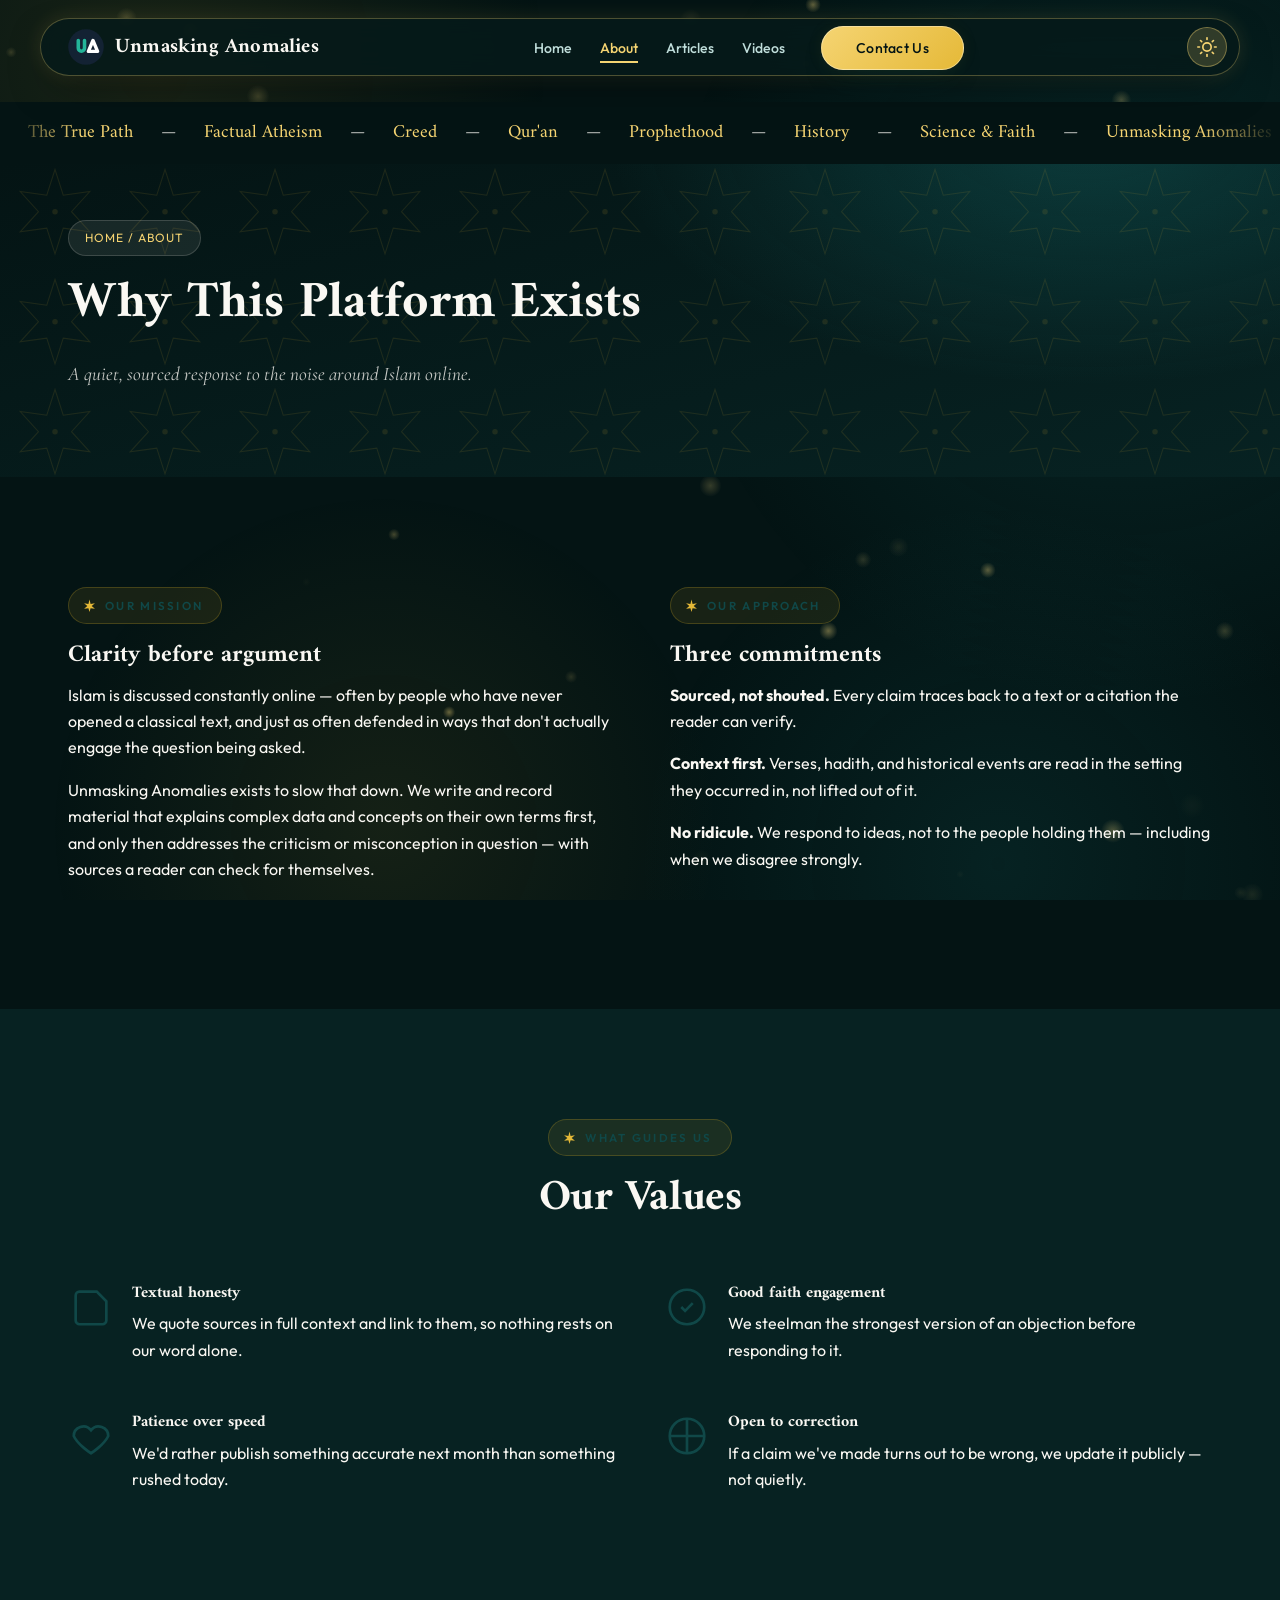
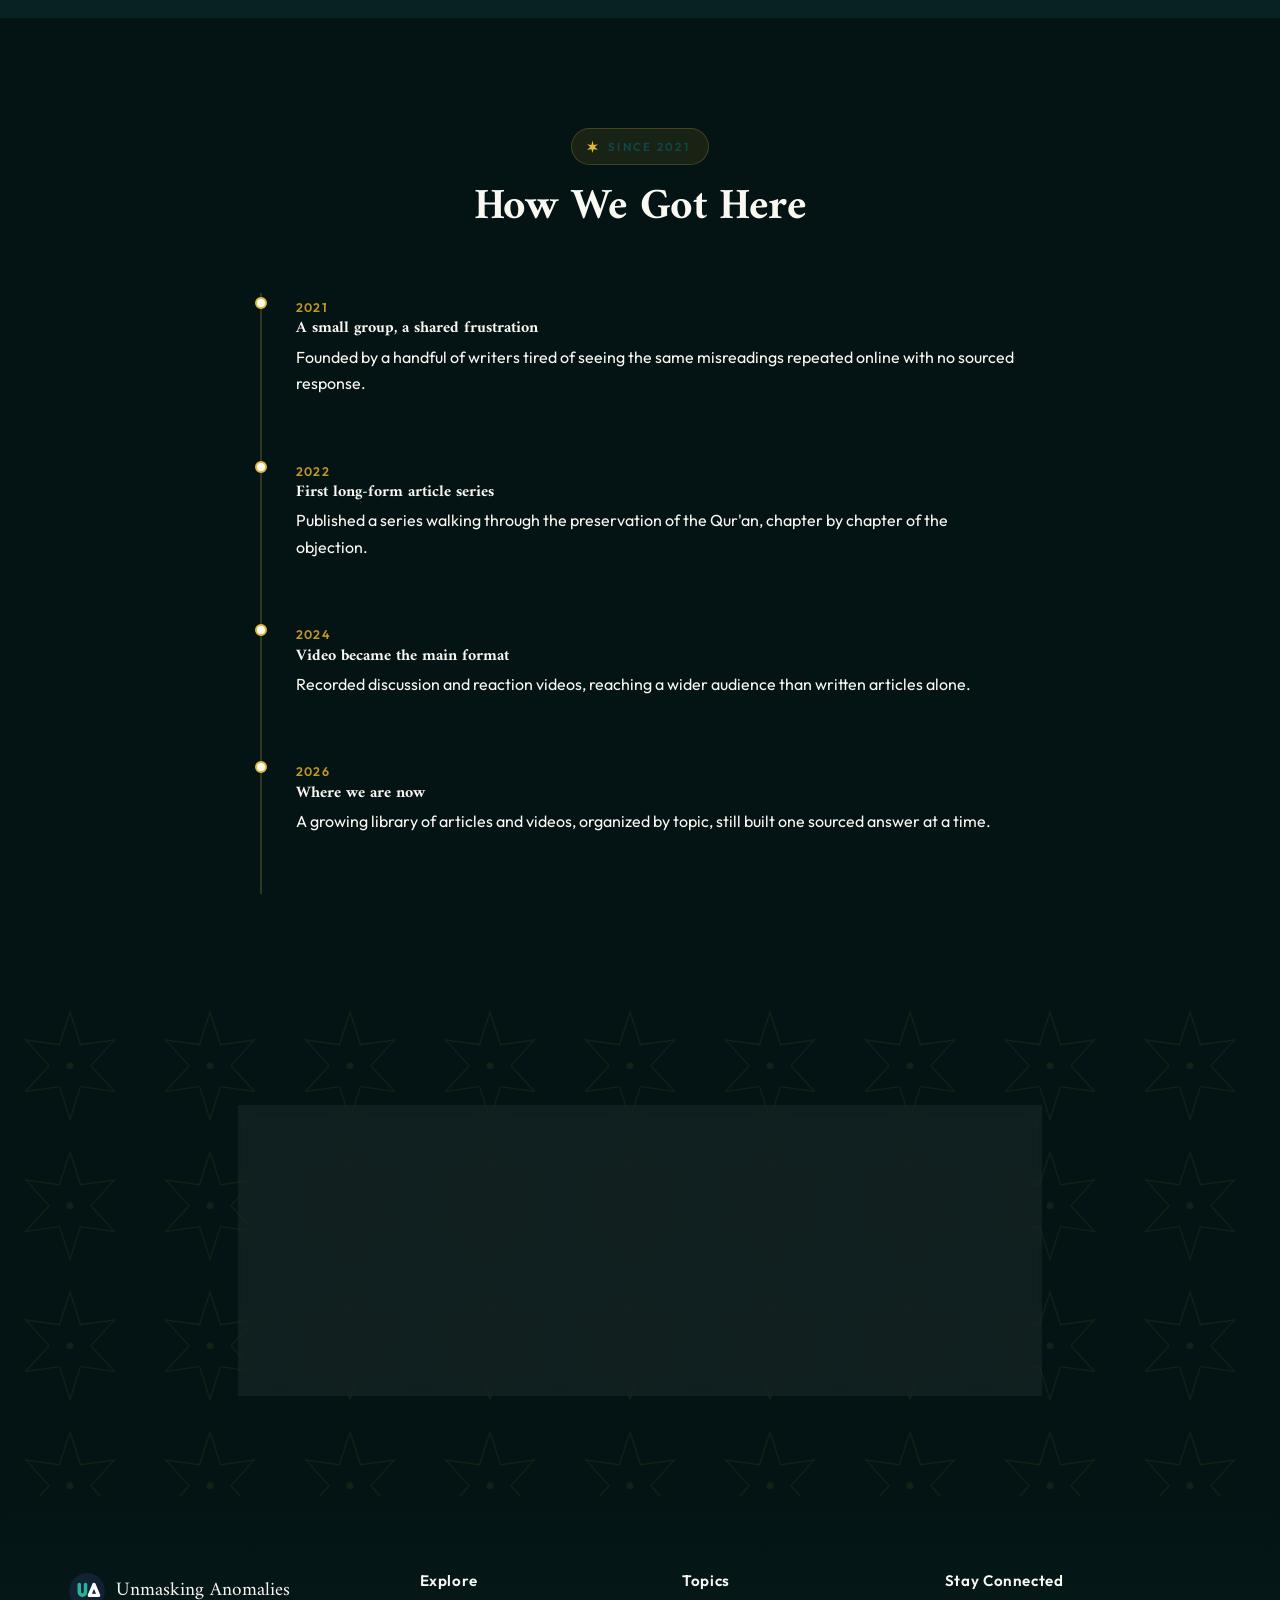
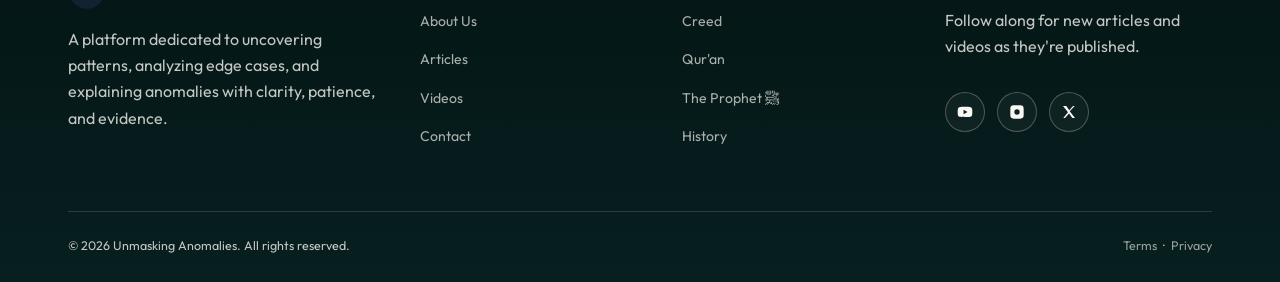
==== commit 1e880802: "Add interactive Dark/Light Theme switcher toggle button and update theme styles" ====
--- a/about.html
+++ b/about.html
@@ -25,6 +25,10 @@
       <li><a href="videos.html">Videos</a></li>
       <li><a href="contact.html" class="nav-cta">Contact Us</a></li>
     </ul>
+    <button class="theme-toggle" id="theme-toggle" aria-label="Toggle Dark/Light Mode" title="Toggle Dark/Light Mode">
+      <svg class="sun-icon" viewBox="0 0 24 24" fill="none" stroke="currentColor" stroke-width="2" stroke-linecap="round" stroke-linejoin="round"><circle cx="12" cy="12" r="5"/><line x1="12" y1="1" x2="12" y2="3"/><line x1="12" y1="21" x2="12" y2="23"/><line x1="4.22" y1="4.22" x2="5.64" y2="5.64"/><line x1="18.36" y1="18.36" x2="19.78" y2="19.78"/><line x1="1" y1="12" x2="3" y2="12"/><line x1="21" y1="12" x2="23" y2="12"/><line x1="4.22" y1="19.78" x2="5.64" y2="18.36"/><line x1="18.36" y1="5.64" x2="19.78" y2="4.22"/></svg>
+      <svg class="moon-icon" viewBox="0 0 24 24" fill="none" stroke="currentColor" stroke-width="2" stroke-linecap="round" stroke-linejoin="round"><path d="M21 12.79A9 9 0 1 1 11.21 3 7 7 0 0 0 21 12.79z"/></svg>
+    </button>
   </nav>
 </header>
 
--- a/css/styles.css
+++ b/css/styles.css
@@ -4,23 +4,23 @@
    =========================================================== */
 @import url('https://fonts.googleapis.com/css2?family=Amiri:ital,wght@0,400;0,700;1,400&family=Outfit:wght@300;400;500;600;700&family=Plus+Jakarta+Sans:wght@400;500;600;700&family=Cormorant+Garamond:ital,wght@1,500;1,600&display=swap');
 
-:root{
-  --teal-950:#051a1a;
-  --teal-900:#082a2a;
-  --teal-800:#0d3b3b;
-  --teal-700:#125252;
-  --teal-500:#1f9e9e;
-  --teal-300:#66d1c9;
-  --teal-100:#e4f4f2;
-  --gold-600:#b88e1d;
-  --gold-500:#d4a72c;
-  --gold-300:#f5d472;
-  --gold-100:#fdf6df;
-  --cream:#faf8f3;
-  --cream-2:#f4f0e6;
-  --ink:#0e1e1e;
-  --ink-soft:#425555;
-  --line: rgba(11,61,61,0.12);
+:root {
+  --teal-950: #041414;
+  --teal-900: #072222;
+  --teal-800: #0a3333;
+  --teal-700: #104848;
+  --teal-500: #1b8a8a;
+  --teal-300: #55c8bf;
+  --teal-100: #102e2e;
+  --gold-600: #c29724;
+  --gold-500: #e5b938;
+  --gold-300: #f5d472;
+  --gold-100: #332709;
+  --cream: #faf8f3;
+  --cream-2: #072222;
+  --ink: #faf8f3;
+  --ink-soft: #c0dedb;
+  --line: rgba(245, 212, 114, 0.18);
 
   --display: 'Amiri', serif;
   --accent-script: 'Cormorant Garamond', serif;
@@ -30,891 +30,2341 @@
   --radius: 22px;
   --radius-sm: 14px;
   --radius-full: 999px;
-  --glass-bg: rgba(255,255,255,.72);
-  --glass-border: rgba(255,255,255,.8);
-  --glass-dark-bg: rgba(10,38,38,.65);
-  --glass-dark-border: rgba(245,212,114,.24);
-  --shadow-soft: 0 22px 50px -26px rgba(5,26,26,.35);
-  --shadow-lift: 0 28px 65px -20px rgba(5,26,26,.45);
+  --glass-bg: rgba(10, 38, 38, 0.78);
+  --glass-border: rgba(245, 212, 114, 0.25);
+  --glass-dark-bg: rgba(6, 26, 26, 0.85);
+  --glass-dark-border: rgba(245, 212, 114, 0.3);
+  --shadow-soft: 0 22px 50px -20px rgba(0, 0, 0, 0.7);
+  --shadow-lift: 0 28px 65px -16px rgba(0, 0, 0, 0.8);
 
   --star-tile: url("data:image/svg+xml,%3Csvg xmlns='http://www.w3.org/2000/svg' width='120' height='120' viewBox='0 0 120 120'%3E%3Cg fill='none' stroke='%23d4a72c' stroke-width='1.1'%3E%3Cpath d='M60 6 L69 34 L98 30 L78 52 L98 74 L69 70 L60 98 L51 70 L22 74 L42 52 L22 30 L51 34 Z'/%3E%3Ccircle cx='60' cy='52' r='3' fill='%23d4a72c' stroke='none'/%3E%3C/g%3E%3C/svg%3E");
 }
 
-*,*::before,*::after{ box-sizing:border-box; }
-html{ scroll-behavior:smooth; }
-body{
-  margin:0;
-  font-family:var(--body);
-  color:var(--ink);
-  background:var(--cream);
-  line-height:1.65;
-  -webkit-font-smoothing:antialiased;
-  position:relative;
-}
-img{ max-width:100%; display:block; }
-a{ color:inherit; text-decoration:none; }
-h1,h2,h3,h4{ font-family:var(--display); font-weight:700; margin:0 0 .5em; line-height:1.15; color:var(--teal-950); }
-p{ margin:0 0 1em; }
-ul{ margin:0; padding:0; list-style:none; }
-.container{ max-width:var(--container); margin:0 auto; padding:0 28px; }
-
-::selection{ background:var(--gold-300); color:var(--teal-950); }
+*,
+*::before,
+*::after {
+  box-sizing: border-box;
+}
+
+html {
+  scroll-behavior: smooth;
+}
+
+body {
+  margin: 0;
+  font-family: var(--body);
+  color: var(--ink);
+  background: #041414;
+  line-height: 1.65;
+  -webkit-font-smoothing: antialiased;
+  position: relative;
+}
+
+img {
+  max-width: 100%;
+  display: block;
+}
+
+a {
+  color: inherit;
+  text-decoration: none;
+}
+
+h1,
+h2,
+h3,
+h4 {
+  font-family: var(--display);
+  font-weight: 700;
+  margin: 0 0 .5em;
+  line-height: 1.15;
+  color: #faf8f3;
+}
+
+p {
+  margin: 0 0 1em;
+}
+
+ul {
+  margin: 0;
+  padding: 0;
+  list-style: none;
+}
+
+.container {
+  max-width: var(--container);
+  margin: 0 auto;
+  padding: 0 28px;
+}
+
+::selection {
+  background: var(--gold-300);
+  color: var(--teal-950);
+}
 
 /* ===========================================================
    AMBIENT HOLY LIGHT — whole-page atmosphere
    =========================================================== */
-body::before{
-  content:"";
-  position:fixed; inset:0; z-index:0; pointer-events:none;
+body::before {
+  content: "";
+  position: fixed;
+  inset: 0;
+  z-index: 0;
+  pointer-events: none;
   background:
-    radial-gradient(640px 640px at 12% 8%, rgba(201,162,39,.11), transparent 62%),
-    radial-gradient(760px 760px at 88% 28%, rgba(31,158,158,.13), transparent 60%),
-    radial-gradient(560px 560px at 30% 92%, rgba(201,162,39,.09), transparent 60%),
-    radial-gradient(600px 600px at 78% 96%, rgba(31,158,158,.10), transparent 60%);
-  animation:ambient-drift 26s ease-in-out infinite alternate;
-}
-@keyframes ambient-drift{
-  0%{ transform:translate3d(0,0,0) scale(1); }
-  100%{ transform:translate3d(-2.5%,2%,0) scale(1.04); }
-}
-#light-particles{
-  position:fixed; inset:0; z-index:1; pointer-events:none;
-  mix-blend-mode:screen; opacity:.85;
-}
-.site-header, main, section, footer{ position:relative; z-index:2; }
+    radial-gradient(640px 640px at 12% 8%, rgba(201, 162, 39, .11), transparent 62%),
+    radial-gradient(760px 760px at 88% 28%, rgba(31, 158, 158, .13), transparent 60%),
+    radial-gradient(560px 560px at 30% 92%, rgba(201, 162, 39, .09), transparent 60%),
+    radial-gradient(600px 600px at 78% 96%, rgba(31, 158, 158, .10), transparent 60%);
+  animation: ambient-drift 26s ease-in-out infinite alternate;
+}
+
+@keyframes ambient-drift {
+  0% {
+    transform: translate3d(0, 0, 0) scale(1);
+  }
+
+  100% {
+    transform: translate3d(-2.5%, 2%, 0) scale(1.04);
+  }
+}
+
+#light-particles {
+  position: fixed;
+  inset: 0;
+  z-index: 1;
+  pointer-events: none;
+  mix-blend-mode: screen;
+  opacity: .85;
+}
+
+.site-header,
+main,
+section,
+footer {
+  position: relative;
+  z-index: 2;
+}
 
 /* ===========================================================
    SCROLL REVEAL — 3D tilt-into-light
    =========================================================== */
-@media (prefers-reduced-motion: no-preference){
-  .reveal{
-    opacity:0;
-    transform:perspective(1100px) rotateX(-9deg) translateY(34px) scale(.965);
-    transform-origin:50% 100%;
-    transition:opacity .9s cubic-bezier(.22,.68,.15,1), transform .9s cubic-bezier(.22,.68,.15,1);
-  }
-  .reveal.in{ opacity:1; transform:perspective(1100px) rotateX(0deg) translateY(0) scale(1); }
-}
-@media (prefers-reduced-motion: reduce){
-  html{ scroll-behavior:auto; }
+@media (prefers-reduced-motion: no-preference) and (min-width: 769px) {
+  .reveal {
+    opacity: 0;
+    transform: perspective(1100px) rotateX(-9deg) translateY(34px) scale(.965);
+    transform-origin: 50% 100%;
+    transition: opacity .9s cubic-bezier(.22, .68, .15, 1), transform .9s cubic-bezier(.22, .68, .15, 1);
+  }
+
+  .reveal.in {
+    opacity: 1;
+    transform: perspective(1100px) rotateX(0deg) translateY(0) scale(1);
+  }
+}
+
+@media (max-width: 768px) {
+  .reveal {
+    opacity: 1 !important;
+    transform: none !important;
+  }
+}
+
+@media (prefers-reduced-motion: reduce) {
+  html {
+    scroll-behavior: auto;
+  }
+
+  .reveal {
+    opacity: 1 !important;
+    transform: none !important;
+  }
 }
 
 /* Staggered children within a revealed group */
-.reveal.stagger > *{ transition-delay:calc(var(--i, 0) * 90ms); }
+.reveal.stagger>* {
+  transition-delay: calc(var(--i, 0) * 90ms);
+}
 
 /* ===========================================================
    INTERACTIVE 3D TILT + LIGHT GLINT — cards & pillars
    =========================================================== */
-.card, .pillar{
-  --glow-x:50%; --glow-y:50%;
-  transition:transform .15s ease-out, box-shadow .35s ease;
-}
-.card{ position:relative; }
-.pillar{ position:relative; }
-.card::after, .pillar::after{
-  content:""; position:absolute; inset:0; z-index:2; pointer-events:none;
-  background:radial-gradient(240px circle at var(--glow-x) var(--glow-y), rgba(230,200,105,.32), transparent 65%);
-  opacity:0; transition:opacity .35s ease;
-}
-.card:hover::after, .pillar:hover::after{ opacity:1; }
-.card:hover, .pillar:hover{ box-shadow:0 26px 50px -22px rgba(11,61,61,.4), 0 0 0 1px rgba(201,162,39,.22); }
+.card,
+.pillar {
+  --glow-x: 50%;
+  --glow-y: 50%;
+  transition: transform .15s ease-out, box-shadow .35s ease;
+}
+
+.card {
+  position: relative;
+}
+
+.pillar {
+  position: relative;
+}
+
+.card::after,
+.pillar::after {
+  content: "";
+  position: absolute;
+  inset: 0;
+  z-index: 2;
+  pointer-events: none;
+  background: radial-gradient(240px circle at var(--glow-x) var(--glow-y), rgba(230, 200, 105, .32), transparent 65%);
+  opacity: 0;
+  transition: opacity .35s ease;
+}
+
+.card:hover::after,
+.pillar:hover::after {
+  opacity: 1;
+}
+
+.card:hover,
+.pillar:hover {
+  box-shadow: 0 26px 50px -22px rgba(11, 61, 61, .4), 0 0 0 1px rgba(201, 162, 39, .22);
+}
 
 /* ===========================================================
    SIGNATURE MOTIF — 8-point khatam star rule
    =========================================================== */
-.star-rule{
-  display:flex;
-  align-items:center;
-  justify-content:center;
-  gap:14px;
-  margin:0 auto;
-  width:100%;
-  max-width:420px;
-}
+.star-rule {
+  display: flex;
+  align-items: center;
+  justify-content: center;
+  gap: 14px;
+  margin: 0 auto;
+  width: 100%;
+  max-width: 420px;
+}
+
 .star-rule::before,
-.star-rule::after{
-  content:"";
-  flex:1;
-  height:1px;
-  background:linear-gradient(90deg, transparent, var(--gold-500));
-}
-.star-rule::after{ background:linear-gradient(90deg, var(--gold-500), transparent); }
-.star-rule svg{ width:22px; height:22px; flex:none; fill:var(--gold-500); }
-
-.eyebrow{
-  display:inline-flex;
-  align-items:center;
-  gap:9px;
-  font-family:var(--body);
-  font-size:.72rem;
-  letter-spacing:.2em;
-  text-transform:uppercase;
-  color:var(--teal-700);
-  font-weight:600;
-  margin-bottom:18px;
-  padding:8px 18px 8px 14px;
-  background:rgba(201,162,39,.10);
-  border:1px solid rgba(201,162,39,.25);
-  border-radius:var(--radius-full);
-}
-.eyebrow svg{ width:13px; height:13px; fill:var(--gold-500); }
+.star-rule::after {
+  content: "";
+  flex: 1;
+  height: 1px;
+  background: linear-gradient(90deg, transparent, var(--gold-500));
+}
+
+.star-rule::after {
+  background: linear-gradient(90deg, var(--gold-500), transparent);
+}
+
+.star-rule svg {
+  width: 22px;
+  height: 22px;
+  flex: none;
+  fill: var(--gold-500);
+}
+
+.eyebrow {
+  display: inline-flex;
+  align-items: center;
+  gap: 9px;
+  font-family: var(--body);
+  font-size: .72rem;
+  letter-spacing: .2em;
+  text-transform: uppercase;
+  color: var(--teal-700);
+  font-weight: 600;
+  margin-bottom: 18px;
+  padding: 8px 18px 8px 14px;
+  background: rgba(201, 162, 39, .10);
+  border: 1px solid rgba(201, 162, 39, .25);
+  border-radius: var(--radius-full);
+}
+
+.eyebrow svg {
+  width: 13px;
+  height: 13px;
+  fill: var(--gold-500);
+}
 
 /* ===========================================================
    SIGNATURE MOTIF 2 — Enhanced Candle & Manuscript (Directional Shadow & Lighting)
    =========================================================== */
-.manuscript-section{
+.manuscript-section {
   background:
-    radial-gradient(900px 500px at 45% -10%, rgba(255,215,110,.18), transparent 70%),
+    radial-gradient(900px 500px at 45% -10%, rgba(255, 215, 110, .18), transparent 70%),
     linear-gradient(180deg, var(--teal-950), #082929);
-  color:var(--cream);
-  padding:120px 0 110px;
-  position:relative;
-  overflow:hidden;
-}
-.manuscript-section::before{
-  content:""; position:absolute; inset:0; opacity:.08; pointer-events:none;
-  background-image:var(--star-tile); background-size:130px 130px;
-}
-.manuscript-section .container{ position:relative; z-index:2; }
-
-.manuscript-scene{
-  display:flex; align-items:flex-end; justify-content:center;
-  gap:72px; margin:20px auto 60px; flex-wrap:wrap;
-  perspective:1400px;
-  position:relative;
+  color: var(--cream);
+  padding: 120px 0 110px;
+  position: relative;
+  overflow: hidden;
+}
+
+.manuscript-section::before {
+  content: "";
+  position: absolute;
+  inset: 0;
+  opacity: .08;
+  pointer-events: none;
+  background-image: var(--star-tile);
+  background-size: 130px 130px;
+}
+
+.manuscript-section .container {
+  position: relative;
+  z-index: 2;
+}
+
+.manuscript-scene {
+  display: flex;
+  align-items: flex-end;
+  justify-content: center;
+  gap: 72px;
+  margin: 20px auto 60px;
+  flex-wrap: wrap;
+  perspective: 1400px;
+  position: relative;
 }
 
 /* --- Candle --- */
-.candle{
-  position:relative; width:84px; flex:none;
-  display:flex; flex-direction:column; align-items:center;
-  z-index:5; padding-bottom:0;
-}
-.candle-glow{
-  position:absolute; left:50%; top:-90px; width:340px; height:340px;
-  transform:translateX(-50%);
-  background:radial-gradient(circle, rgba(255,215,110,.65) 0%, rgba(245,185,70,.28) 45%, rgba(230,160,40,0) 70%);
-  filter:blur(14px);
-  opacity:.85;
-  animation:glow-pulse 2.8s ease-in-out infinite alternate;
-  pointer-events:none; z-index:1;
-}
-.candle-light-beam{
-  position:absolute; left:40px; top:-60px; width:480px; height:340px;
-  background:radial-gradient(ellipse at 0% 20%, rgba(255,225,130,.35) 0%, rgba(255,190,80,.12) 50%, transparent 80%);
-  pointer-events:none; z-index:2;
-  animation:light-beam-flicker 2.8s ease-in-out infinite alternate;
-}
-.candle-flame{
-  position:relative; width:28px; height:48px;
-  transform-origin:50% 100%;
-  animation:flame-flicker 2.2s ease-in-out infinite alternate;
-  z-index:10;
-  filter:drop-shadow(0 0 10px rgba(255,200,80,.9));
-}
-.candle-flame .outer{ fill:#ffb830; }
-.candle-flame .core{ fill:#ffffff; }
-
-.candle-wick{
-  width:3px; height:12px;
-  background:linear-gradient(180deg, #111, #443);
-  margin-top:-2px; border-radius:2px 2px 0 0; z-index:8;
-}
-.candle-body{
-  width:76px; height:190px; border-radius:8px 8px 4px 4px;
+.candle {
+  position: relative;
+  width: 84px;
+  flex: none;
+  display: flex;
+  flex-direction: column;
+  align-items: center;
+  z-index: 5;
+  padding-bottom: 0;
+}
+
+.candle-glow {
+  position: absolute;
+  left: 50%;
+  top: -90px;
+  width: 340px;
+  height: 340px;
+  transform: translateX(-50%);
+  background: radial-gradient(circle, rgba(255, 215, 110, .65) 0%, rgba(245, 185, 70, .28) 45%, rgba(230, 160, 40, 0) 70%);
+  filter: blur(14px);
+  opacity: .85;
+  animation: glow-pulse 2.8s ease-in-out infinite alternate;
+  pointer-events: none;
+  z-index: 1;
+}
+
+.candle-light-beam {
+  position: absolute;
+  left: 40px;
+  top: -60px;
+  width: 480px;
+  height: 340px;
+  background: radial-gradient(ellipse at 0% 20%, rgba(255, 225, 130, .35) 0%, rgba(255, 190, 80, .12) 50%, transparent 80%);
+  pointer-events: none;
+  z-index: 2;
+  animation: light-beam-flicker 2.8s ease-in-out infinite alternate;
+}
+
+.candle-flame {
+  position: relative;
+  width: 28px;
+  height: 48px;
+  transform-origin: 50% 100%;
+  animation: flame-flicker 2.2s ease-in-out infinite alternate;
+  z-index: 10;
+  filter: drop-shadow(0 0 10px rgba(255, 200, 80, .9));
+}
+
+.candle-flame .outer {
+  fill: #ffb830;
+}
+
+.candle-flame .core {
+  fill: #ffffff;
+}
+
+.candle-wick {
+  width: 3px;
+  height: 12px;
+  background: linear-gradient(180deg, #111, #443);
+  margin-top: -2px;
+  border-radius: 2px 2px 0 0;
+  z-index: 8;
+}
+
+.candle-body {
+  width: 76px;
+  height: 190px;
+  border-radius: 8px 8px 4px 4px;
   background:
-    linear-gradient(90deg, rgba(0,0,0,.3) 0%, rgba(255,255,255,.2) 20%, rgba(255,250,230,.95) 50%, rgba(235,215,160,.9) 80%, rgba(0,0,0,.4) 100%),
+    linear-gradient(90deg, rgba(0, 0, 0, .3) 0%, rgba(255, 255, 255, .2) 20%, rgba(255, 250, 230, .95) 50%, rgba(235, 215, 160, .9) 80%, rgba(0, 0, 0, .4) 100%),
     linear-gradient(180deg, #fffaf0, #f3e6bd 40%, #e6d398 80%, #d4bf7d);
-  position:relative;
-  box-shadow:inset 0 6px 12px rgba(255,255,255,.8), 0 20px 35px -10px rgba(0,0,0,.6);
-  z-index:6;
-}
-.candle-body::before{
-  content:""; position:absolute; left:0; right:0; top:0; height:10px;
-  background:radial-gradient(ellipse at center, #ffffff, #f3e6bd 75%);
-  border-radius:50%; box-shadow:inset 0 2px 4px rgba(0,0,0,.15);
-}
-.candle-drip{
-  position:absolute; background:linear-gradient(180deg, #fffaf0, #e6d398);
-  border-radius:0 0 10px 10px; box-shadow:1px 2px 4px rgba(0,0,0,.15);
-}
-.candle-drip.d1{ left:8px; top:0; width:12px; height:38px; }
-.candle-drip.d2{ right:12px; top:0; width:10px; height:24px; }
-.candle-drip.d3{ left:32px; top:0; width:14px; height:48px; }
-
-.candle-base{
-  width:104px; height:18px;
-  background:linear-gradient(180deg, #d4af37, #8a6d1b 60%, #4a3a0e);
-  border-radius:6px 6px 12px 12px;
-  box-shadow:0 8px 20px rgba(0,0,0,.6), inset 0 2px 4px rgba(255,255,255,.5);
-  margin-top:-4px; z-index:5;
-}
-.candle-shadow{
-  position:absolute; bottom:-12px; width:140px; height:24px;
-  background:radial-gradient(ellipse at center, rgba(0,0,0,.7) 0%, transparent 70%);
-  z-index:2;
+  position: relative;
+  box-shadow: inset 0 6px 12px rgba(255, 255, 255, .8), 0 20px 35px -10px rgba(0, 0, 0, .6);
+  z-index: 6;
+}
+
+.candle-body::before {
+  content: "";
+  position: absolute;
+  left: 0;
+  right: 0;
+  top: 0;
+  height: 10px;
+  background: radial-gradient(ellipse at center, #ffffff, #f3e6bd 75%);
+  border-radius: 50%;
+  box-shadow: inset 0 2px 4px rgba(0, 0, 0, .15);
+}
+
+.candle-drip {
+  position: absolute;
+  background: linear-gradient(180deg, #fffaf0, #e6d398);
+  border-radius: 0 0 10px 10px;
+  box-shadow: 1px 2px 4px rgba(0, 0, 0, .15);
+}
+
+.candle-drip.d1 {
+  left: 8px;
+  top: 0;
+  width: 12px;
+  height: 38px;
+}
+
+.candle-drip.d2 {
+  right: 12px;
+  top: 0;
+  width: 10px;
+  height: 24px;
+}
+
+.candle-drip.d3 {
+  left: 32px;
+  top: 0;
+  width: 14px;
+  height: 48px;
+}
+
+.candle-base {
+  width: 104px;
+  height: 18px;
+  background: linear-gradient(180deg, #d4af37, #8a6d1b 60%, #4a3a0e);
+  border-radius: 6px 6px 12px 12px;
+  box-shadow: 0 8px 20px rgba(0, 0, 0, .6), inset 0 2px 4px rgba(255, 255, 255, .5);
+  margin-top: -4px;
+  z-index: 5;
+}
+
+.candle-shadow {
+  position: absolute;
+  bottom: -12px;
+  width: 140px;
+  height: 24px;
+  background: radial-gradient(ellipse at center, rgba(0, 0, 0, .7) 0%, transparent 70%);
+  z-index: 2;
 }
 
 /* --- Manuscript Book & Candle Light Shadow --- */
-.book-container{ position:relative; z-index:4; }
-
-.candle-cast-shadow{
-  position:absolute; left:20px; bottom:-18px; width:440px; height:48px;
-  background:linear-gradient(105deg, rgba(0,0,0,.65) 0%, rgba(0,0,0,.3) 40%, transparent 85%);
-  filter:blur(8px); border-radius:50%; pointer-events:none;
-  transform:skewX(-20deg); z-index:1;
-}
-
-.book{
-  position:relative; width:420px; height:270px; flex:none;
-  transform-style:preserve-3d; z-index:3;
-}
-.book-cover-back{
-  position:absolute; left:50%; bottom:-8px; transform:translateX(-50%);
-  width:432px; height:32px; border-radius:4px;
-  background:linear-gradient(180deg, #145956, #093332);
-  box-shadow:0 24px 45px -12px rgba(0,0,0,.75);
-}
-.book-pages-stack{
-  position:absolute; bottom:0; height:18px; width:202px;
-  background:repeating-linear-gradient(180deg, #f5ecd7 0 2px, #e3d3b0 2px 4px);
-  border-radius:2px;
-}
-.book-pages-stack.left-stack{ left:6px; }
-.book-pages-stack.right-stack{ right:6px; }
-
-.book-spine{
-  position:absolute; left:50%; top:0; bottom:12px; width:10px;
-  transform:translateX(-50%);
-  background:linear-gradient(180deg, #d4af37, #997a15);
-  z-index:10; border-radius:3px;
-  box-shadow:inset 0 0 6px rgba(0,0,0,.4), 0 0 10px rgba(0,0,0,.3);
-}
-.bookmark-ribbon{
-  position:absolute; left:50%; top:0; width:12px; height:310px;
-  transform:translateX(-50%);
-  background:linear-gradient(180deg, #c9a227, #8a6d1a);
-  z-index:11; border-radius:0 0 4px 4px;
-  box-shadow:2px 8px 15px rgba(0,0,0,.4);
-}
-.bookmark-ribbon::after{
-  content:""; position:absolute; bottom:-10px; left:0;
-  border-left:6px solid transparent; border-right:6px solid transparent;
-  border-top:10px solid #8a6d1a;
-}
-
-.page{
-  position:absolute; top:0; bottom:16px; width:202px;
+.book-container {
+  position: relative;
+  z-index: 4;
+}
+
+.candle-cast-shadow {
+  position: absolute;
+  left: 20px;
+  bottom: -18px;
+  width: 440px;
+  height: 48px;
+  background: linear-gradient(105deg, rgba(0, 0, 0, .65) 0%, rgba(0, 0, 0, .3) 40%, transparent 85%);
+  filter: blur(8px);
+  border-radius: 50%;
+  pointer-events: none;
+  transform: skewX(-20deg);
+  z-index: 1;
+}
+
+.book {
+  position: relative;
+  width: 420px;
+  height: 270px;
+  flex: none;
+  transform-style: preserve-3d;
+  z-index: 3;
+}
+
+.book-cover-back {
+  position: absolute;
+  left: 50%;
+  bottom: -8px;
+  transform: translateX(-50%);
+  width: 432px;
+  height: 32px;
+  border-radius: 4px;
+  background: linear-gradient(180deg, #145956, #093332);
+  box-shadow: 0 24px 45px -12px rgba(0, 0, 0, .75);
+}
+
+.book-pages-stack {
+  position: absolute;
+  bottom: 0;
+  height: 18px;
+  width: 202px;
+  background: repeating-linear-gradient(180deg, #f5ecd7 0 2px, #e3d3b0 2px 4px);
+  border-radius: 2px;
+}
+
+.book-pages-stack.left-stack {
+  left: 6px;
+}
+
+.book-pages-stack.right-stack {
+  right: 6px;
+}
+
+.book-spine {
+  position: absolute;
+  left: 50%;
+  top: 0;
+  bottom: 12px;
+  width: 10px;
+  transform: translateX(-50%);
+  background: linear-gradient(180deg, #d4af37, #997a15);
+  z-index: 10;
+  border-radius: 3px;
+  box-shadow: inset 0 0 6px rgba(0, 0, 0, .4), 0 0 10px rgba(0, 0, 0, .3);
+}
+
+.bookmark-ribbon {
+  position: absolute;
+  left: 50%;
+  top: 0;
+  width: 12px;
+  height: 310px;
+  transform: translateX(-50%);
+  background: linear-gradient(180deg, #c9a227, #8a6d1a);
+  z-index: 11;
+  border-radius: 0 0 4px 4px;
+  box-shadow: 2px 8px 15px rgba(0, 0, 0, .4);
+}
+
+.bookmark-ribbon::after {
+  content: "";
+  position: absolute;
+  bottom: -10px;
+  left: 0;
+  border-left: 6px solid transparent;
+  border-right: 6px solid transparent;
+  border-top: 10px solid #8a6d1a;
+}
+
+.page {
+  position: absolute;
+  top: 0;
+  bottom: 16px;
+  width: 202px;
   background:
-    repeating-linear-gradient(180deg, transparent 0 20px, rgba(20,80,80,.08) 20px 21px),
+    repeating-linear-gradient(180deg, transparent 0 20px, rgba(20, 80, 80, .08) 20px 21px),
     linear-gradient(180deg, #fdfbf7, #f4ecd8 80%, #ebdcb8);
-  box-shadow:0 16px 36px -12px rgba(0,0,0,.5);
-  border-radius:3px;
-  transition:transform 1.2s cubic-bezier(0.16,1,0.3,1);
-  will-change:transform; overflow:hidden;
-}
-.page-left{
-  left:50%; transform-origin:100% 50%;
-  transform:translateX(-100%) rotateY(-92deg);
-  border-radius:4px 0 0 4px;
-}
-.page-right{
-  left:50%; transform-origin:0% 50%;
-  transform:translateX(0) rotateY(92deg);
-  border-radius:0 4px 4px 0;
-}
-
-.page-left .page-light-overlay{
-  position:absolute; inset:0;
-  background:radial-gradient(circle at 10% 20%, rgba(255,230,150,.45) 0%, rgba(255,210,100,.2) 50%, rgba(0,0,0,.15) 100%);
-  pointer-events:none;
-  animation:page-light-flicker 2.5s ease-in-out infinite alternate;
-}
-.page-right .page-light-overlay{
-  position:absolute; inset:0;
-  background:linear-gradient(90deg, rgba(255,220,120,.25) 0%, rgba(0,0,0,.1) 40%, rgba(0,0,0,.35) 100%);
-  pointer-events:none;
-  animation:page-light-flicker 2.5s ease-in-out infinite alternate;
-}
-
-.page-word{
-  position:absolute; inset:0; display:flex; align-items:center; justify-content:center;
-  font-family:var(--display); color:#0b3d3d; text-shadow:0 1px 2px rgba(255,230,150,.5);
-  opacity:0; font-size:1.85rem; font-weight:700;
-  transition:opacity 0.9s ease 0.8s;
-  text-align:center; padding:0 20px; z-index:5;
-}
-.reveal.in .page-left{ transform:translateX(-100%) rotateY(0deg); }
-.reveal.in .page-right{ transform:translateX(0) rotateY(0deg); }
-.reveal.in .page-word{ opacity:1; }
-
-@keyframes flame-flicker{
-  0%,100%{ transform:scale(1,1) rotate(0deg); }
-  25%{ transform:scale(0.95,1.05) rotate(-2.5deg); }
-  50%{ transform:scale(1.06,0.94) rotate(2deg); }
-  75%{ transform:scale(0.97,1.03) rotate(-1.5deg); }
-}
-@keyframes glow-pulse{
-  0%,100%{ opacity:0.75; transform:translateX(-50%) scale(1); }
-  50%{ opacity:0.95; transform:translateX(-50%) scale(1.15); }
-}
-@keyframes light-beam-flicker{
-  0%,100%{ opacity:0.7; transform:scale(1); }
-  50%{ opacity:0.9; transform:scale(1.04); }
-}
-@keyframes page-light-flicker{
-  0%,100%{ opacity:0.85; }
-  50%{ opacity:1; }
-}
-
-@media (prefers-reduced-motion: reduce){
-  .candle-flame, .candle-glow, .candle-light-beam, .page-light-overlay{ animation:none; }
-  .page{ transition:none; }
-}
-
-@media (max-width:768px){
-  .manuscript-scene{
-    flex-direction:column; align-items:center; justify-content:center;
-    gap:36px; width:100%; max-width:100%; margin:0 auto 40px;
-    padding:0 10px; box-sizing:border-box; transform:none !important;
-  }
-  .candle{ margin:0 auto; flex:none; transform:scale(0.9); }
-  .candle-glow{ width:260px; height:260px; }
-  .candle-light-beam{ display:none; }
-  .book-container{
-    width:100%; max-width:340px; display:flex; justify-content:center;
-    margin:0 auto; position:relative;
-  }
-  .candle-cast-shadow{ width:100%; left:0; }
-  .book{ width:320px; height:210px; margin:0 auto; }
-  .book-cover-back{ width:330px; height:26px; }
-  .book-pages-stack{ width:154px; height:14px; }
-  .page{ width:154px; bottom:12px; }
-  .page-word{ font-size:1.35rem; padding:0 10px; }
-  .bookmark-ribbon{ height:240px; }
-}
-
-.site-header{
-  position:sticky; top:0; z-index:100;
-  background:transparent;
-  border:0;
-  padding:18px 20px 26px;
-}
-.nav{
-  display:flex; align-items:center; justify-content:space-between;
-  max-width:var(--container); margin:0 auto;
-  padding:10px 22px 10px 24px; gap:20px;
-  background:rgba(250,248,243,.88);
-  backdrop-filter:blur(18px) saturate(160%);
-  -webkit-backdrop-filter:blur(18px) saturate(160%);
-  border:1px solid rgba(255,255,255,.6);
-  border-radius:var(--radius-full);
-  box-shadow:0 14px 40px -18px rgba(11,61,61,.28);
-  transition:box-shadow .3s ease;
-}
-.nav:hover{ box-shadow:0 18px 46px -16px rgba(11,61,61,.34); }
-.brand{ display:flex; align-items:center; gap:10px; flex-shrink:0; }
-.brand-mark{ width:38px; height:38px; flex:none; }
-.brand-mark svg, .brand-mark img{ width:100%; height:100%; object-fit:contain; }
-.brand-text{ display:flex; flex-direction:column; line-height:1.1; }
-.brand-text .en{ font-family:var(--display); font-size:1.28rem; color:var(--teal-950); font-weight:700; letter-spacing:.01em; }
-.brand-text .ar{ font-size:.72rem; letter-spacing:.14em; color:var(--gold-600); text-transform:uppercase; }
-
-.nav-links{ display:flex; gap:28px; align-items:center; }
-.nav-links a{
-  font-size:.86rem; font-weight:500; color:var(--ink-soft);
-  position:relative; padding:6px 0;
-  transition:color .2s ease;
-}
-.nav-links a:hover, .nav-links a.active{ color:var(--teal-900); }
-.nav-links a.active::after{
-  content:""; position:absolute; left:0; right:0; bottom:0; height:2px;
-  background:var(--gold-500);
-}
-.nav-cta{
-  background:linear-gradient(135deg, var(--teal-700), var(--teal-950)); color:var(--cream) !important;
-  padding:10px 22px; border-radius:var(--radius-full);
-  font-weight:600; font-size:.84rem; white-space:nowrap; flex-shrink:0;
-  box-shadow:0 10px 24px -10px rgba(11,61,61,.5);
-  transition:transform .2s ease, box-shadow .2s ease;
-}
-.nav-cta:hover{ transform:translateY(-2px); box-shadow:0 14px 30px -8px rgba(11,61,61,.55); }
-
-.nav-toggle{ display:none; background:none; border:0; cursor:pointer; padding:8px; flex-shrink:0; }
-.nav-toggle span{ display:block; width:24px; height:2px; background:var(--teal-950); margin:5px 0; transition:.25s; }
-
-@media (max-width: 880px){
-  .nav-toggle{ display:block; z-index:10001; }
-  .nav-links{
-    position:fixed; top:78px; left:16px; right:16px; bottom:auto;
-    background:#faf8f3;
-    flex-direction:column; align-items:stretch; gap:0;
-    padding:20px 24px 28px;
-    border-radius:24px;
-    border:1px solid rgba(201,162,39,.4);
-    box-shadow:0 30px 70px -10px rgba(0,0,0,.7), 0 0 0 100vmax rgba(10,35,35,.55);
-    transform:translateY(-12px); opacity:0; pointer-events:none;
-    transition:opacity .25s ease, transform .25s ease;
-    z-index:10000;
-  }
-  .nav-links.open{ opacity:1; pointer-events:auto; transform:none; }
-  .nav-links a{ width:100%; padding:14px 0; border-bottom:1px solid rgba(11,61,61,.12); font-size:1rem; font-weight:600; color:var(--teal-950); }
-  .nav-links a.nav-cta{
-    margin-top:16px; text-align:center; width:100%; border-bottom:0; display:block;
-    padding:14px 24px; border-radius:var(--radius-full);
-    background:linear-gradient(135deg, var(--teal-700), var(--teal-950));
-    color:var(--cream) !important;
-    box-shadow:0 10px 24px -6px rgba(11,61,61,.5), 0 0 15px rgba(201,162,39,.3);
+  box-shadow: 0 16px 36px -12px rgba(0, 0, 0, .5);
+  border-radius: 3px;
+  transition: transform 1.2s cubic-bezier(0.16, 1, 0.3, 1);
+  will-change: transform;
+  overflow: hidden;
+}
+
+.page-left {
+  left: 50%;
+  transform-origin: 100% 50%;
+  transform: translateX(-100%) rotateY(-92deg);
+  border-radius: 4px 0 0 4px;
+}
+
+.page-right {
+  left: 50%;
+  transform-origin: 0% 50%;
+  transform: translateX(0) rotateY(92deg);
+  border-radius: 0 4px 4px 0;
+}
+
+.page-left .page-light-overlay {
+  position: absolute;
+  inset: 0;
+  background: radial-gradient(circle at 10% 20%, rgba(255, 230, 150, .45) 0%, rgba(255, 210, 100, .2) 50%, rgba(0, 0, 0, .15) 100%);
+  pointer-events: none;
+  animation: page-light-flicker 2.5s ease-in-out infinite alternate;
+}
+
+.page-right .page-light-overlay {
+  position: absolute;
+  inset: 0;
+  background: linear-gradient(90deg, rgba(255, 220, 120, .25) 0%, rgba(0, 0, 0, .1) 40%, rgba(0, 0, 0, .35) 100%);
+  pointer-events: none;
+  animation: page-light-flicker 2.5s ease-in-out infinite alternate;
+}
+
+.page-word {
+  position: absolute;
+  inset: 0;
+  display: flex;
+  align-items: center;
+  justify-content: center;
+  font-family: var(--display);
+  color: #0b3d3d;
+  text-shadow: 0 1px 2px rgba(255, 230, 150, .5);
+  opacity: 0;
+  font-size: 1.85rem;
+  font-weight: 700;
+  transition: opacity 0.9s ease 0.8s;
+  text-align: center;
+  padding: 0 20px;
+  z-index: 5;
+}
+
+.reveal.in .page-left {
+  transform: translateX(-100%) rotateY(0deg);
+}
+
+.reveal.in .page-right {
+  transform: translateX(0) rotateY(0deg);
+}
+
+.reveal.in .page-word {
+  opacity: 1;
+}
+
+@keyframes flame-flicker {
+
+  0%,
+  100% {
+    transform: scale(1, 1) rotate(0deg);
+  }
+
+  25% {
+    transform: scale(0.95, 1.05) rotate(-2.5deg);
+  }
+
+  50% {
+    transform: scale(1.06, 0.94) rotate(2deg);
+  }
+
+  75% {
+    transform: scale(0.97, 1.03) rotate(-1.5deg);
+  }
+}
+
+@keyframes glow-pulse {
+
+  0%,
+  100% {
+    opacity: 0.75;
+    transform: translateX(-50%) scale(1);
+  }
+
+  50% {
+    opacity: 0.95;
+    transform: translateX(-50%) scale(1.15);
+  }
+}
+
+@keyframes light-beam-flicker {
+
+  0%,
+  100% {
+    opacity: 0.7;
+    transform: scale(1);
+  }
+
+  50% {
+    opacity: 0.9;
+    transform: scale(1.04);
+  }
+}
+
+@keyframes page-light-flicker {
+
+  0%,
+  100% {
+    opacity: 0.85;
+  }
+
+  50% {
+    opacity: 1;
+  }
+}
+
+@media (prefers-reduced-motion: reduce) {
+
+  .candle-flame,
+  .candle-glow,
+  .candle-light-beam,
+  .page-light-overlay {
+    animation: none;
+  }
+
+  .page {
+    transition: none;
+  }
+}
+
+@media (max-width:768px) {
+  .manuscript-scene {
+    flex-direction: column;
+    align-items: center;
+    justify-content: center;
+    gap: 36px;
+    width: 100%;
+    max-width: 100%;
+    margin: 0 auto 40px;
+    padding: 0 10px;
+    box-sizing: border-box;
+    transform: none !important;
+  }
+
+  .candle {
+    margin: 0 auto;
+    flex: none;
+    transform: scale(0.9);
+  }
+
+  .candle-glow {
+    width: 260px;
+    height: 260px;
+  }
+
+  .candle-light-beam {
+    display: none;
+  }
+
+  .book-container {
+    width: 100%;
+    max-width: 340px;
+    display: flex;
+    justify-content: center;
+    margin: 0 auto;
+    position: relative;
+  }
+
+  .candle-cast-shadow {
+    width: 100%;
+    left: 0;
+  }
+
+  .book {
+    width: 320px;
+    height: 210px;
+    margin: 0 auto;
+  }
+
+  .book-cover-back {
+    width: 330px;
+    height: 26px;
+  }
+
+  .book-pages-stack {
+    width: 154px;
+    height: 14px;
+  }
+
+  .page {
+    width: 154px;
+    bottom: 12px;
+  }
+
+  .page-word {
+    font-size: 1.35rem;
+    padding: 0 10px;
+  }
+
+  .bookmark-ribbon {
+    height: 240px;
+  }
+}
+
+.site-header {
+  position: sticky;
+  top: 0;
+  z-index: 100;
+  background: transparent;
+  border: 0;
+  padding: 18px 20px 26px;
+}
+
+.nav {
+  display: flex;
+  align-items: center;
+  justify-content: space-between;
+  max-width: var(--container);
+  margin: 0 auto;
+  padding: 8px 12px 8px 26px;
+  gap: 24px;
+  background: rgba(6, 26, 26, 0.88);
+  backdrop-filter: blur(20px) saturate(160%);
+  -webkit-backdrop-filter: blur(20px) saturate(160%);
+  border: 1px solid rgba(245, 212, 114, 0.3);
+  border-radius: var(--radius-full);
+  box-shadow: 0 16px 45px -16px rgba(0, 0, 0, 0.65), 0 0 20px rgba(245, 212, 114, 0.12);
+  transition: box-shadow .3s ease;
+}
+
+.nav:hover {
+  box-shadow: 0 18px 50px -14px rgba(0, 0, 0, 0.75), 0 0 25px rgba(245, 212, 114, 0.2);
+}
+
+.brand {
+  display: flex;
+  align-items: center;
+  gap: 10px;
+  flex-shrink: 0;
+}
+
+.brand-mark {
+  width: 38px;
+  height: 38px;
+  flex: none;
+}
+
+.brand-mark svg,
+.brand-mark img {
+  width: 100%;
+  height: 100%;
+  object-fit: contain;
+}
+
+.brand-text {
+  display: flex;
+  flex-direction: column;
+  line-height: 1.1;
+}
+
+.brand-text .en {
+  font-family: var(--display);
+  font-size: 1.28rem;
+  color: #faf8f3;
+  font-weight: 700;
+  letter-spacing: .01em;
+}
+
+.brand-text .ar {
+  font-size: .72rem;
+  letter-spacing: .14em;
+  color: var(--gold-300);
+  text-transform: uppercase;
+}
+
+.nav-links {
+  display: flex;
+  gap: 28px;
+  align-items: center;
+}
+
+.nav-links a {
+  font-size: .88rem;
+  font-weight: 500;
+  color: #c0dedb;
+  position: relative;
+  padding: 6px 0;
+  transition: color .2s ease;
+}
+
+.nav-links a:hover,
+.nav-links a.active {
+  color: var(--gold-300);
+}
+
+.nav-links a.active::after {
+  content: "";
+  position: absolute;
+  left: 0;
+  right: 0;
+  bottom: 0;
+  height: 2px;
+  background: var(--gold-300);
+}
+
+.nav-cta {
+  background: linear-gradient(135deg, var(--gold-300), var(--gold-500));
+  color: #041414 !important;
+  padding: 12px 34px !important;
+  border-radius: var(--radius-full);
+  font-weight: 700;
+  font-size: .88rem;
+  white-space: nowrap;
+  flex-shrink: 0;
+  margin-left: 8px;
+  letter-spacing: .02em;
+  border: 1px solid rgba(255, 255, 255, .4);
+  box-shadow: 0 8px 24px -4px rgba(245, 212, 114, 0.5), 0 0 20px rgba(245, 212, 114, 0.3);
+  transition: transform .2s ease, box-shadow .2s ease;
+}
+
+.nav-cta:hover {
+  transform: translateY(-2px);
+  box-shadow: 0 12px 32px -4px rgba(245, 212, 114, 0.7), 0 0 30px rgba(245, 212, 114, 0.5);
+}
+
+.theme-toggle {
+  background: rgba(245, 212, 114, 0.18);
+  border: 1px solid rgba(245, 212, 114, 0.38);
+  color: var(--gold-300);
+  width: 40px;
+  height: 40px;
+  border-radius: 50%;
+  display: inline-flex;
+  align-items: center;
+  justify-content: center;
+  cursor: pointer;
+  margin-left: 8px;
+  flex-shrink: 0;
+  transition: transform .25s ease, background .25s ease, border-color .25s ease, color .25s ease;
+}
+.theme-toggle:hover {
+  transform: scale(1.08) rotate(15deg);
+  background: rgba(245, 212, 114, 0.32);
+  border-color: var(--gold-300);
+}
+.theme-toggle svg {
+  width: 20px;
+  height: 20px;
+}
+[data-theme="dark"] .theme-toggle .moon-icon { display: none; }
+[data-theme="dark"] .theme-toggle .sun-icon { display: block; }
+
+[data-theme="light"] .theme-toggle .sun-icon { display: none; }
+[data-theme="light"] .theme-toggle .moon-icon { display: block; }
+[data-theme="light"] .theme-toggle {
+  background: rgba(11, 61, 61, 0.1);
+  border-color: rgba(11, 61, 61, 0.25);
+  color: #0a2e2e;
+}
+
+/* ===========================================================
+   LIGHT MODE OVERRIDES
+   =========================================================== */
+[data-theme="light"] {
+  --teal-950: #faf8f3;
+  --cream: #faf8f3;
+  --cream-2: #f2efe6;
+  --ink: #132424;
+  --ink-soft: #4a5c5c;
+  --line: rgba(11, 61, 61, 0.14);
+}
+[data-theme="light"] body {
+  background: #faf8f3;
+  color: #132424;
+}
+[data-theme="light"] h1,
+[data-theme="light"] h2,
+[data-theme="light"] h3,
+[data-theme="light"] h4 {
+  color: #0a2e2e;
+}
+[data-theme="light"] .nav {
+  background: rgba(250, 248, 243, 0.92);
+  border-color: rgba(11, 61, 61, 0.18);
+  box-shadow: 0 14px 40px -18px rgba(11, 61, 61, 0.28);
+}
+[data-theme="light"] .brand-text .en {
+  color: #0a2e2e;
+}
+[data-theme="light"] .brand-text .ar {
+  color: #a9821a;
+}
+[data-theme="light"] .nav-links a {
+  color: #4a5c5c;
+}
+[data-theme="light"] .nav-links a:hover,
+[data-theme="light"] .nav-links a.active {
+  color: #0a2e2e;
+}
+[data-theme="light"] .nav-cta {
+  background: linear-gradient(135deg, #125252, #051a1a);
+  color: #faf8f3 !important;
+  border-color: transparent;
+  box-shadow: 0 10px 24px -6px rgba(11, 61, 61, 0.5);
+}
+[data-theme="light"] .card,
+[data-theme="light"] .pillar,
+[data-theme="light"] .panel {
+  background: rgba(255, 255, 255, 0.85);
+  border-color: rgba(11, 61, 61, 0.15);
+  box-shadow: 0 20px 50px -28px rgba(11, 61, 61, 0.35);
+  color: #132424;
+}
+[data-theme="light"] .card p,
+[data-theme="light"] .pillar p {
+  color: #4a5c5c;
+}
+[data-theme="light"] .filters button {
+  background: #faf8f3;
+  color: #4a5c5c;
+  border-color: rgba(11, 61, 61, 0.18);
+}
+[data-theme="light"] .filters button.active,
+[data-theme="light"] .filters button:hover {
+  background: linear-gradient(135deg, #125252, #051a1a);
+  color: #faf8f3;
+  box-shadow: 0 10px 24px -10px rgba(11, 61, 61, .5);
+}
+[data-theme="light"] .nav-toggle span {
+  background: #0a2e2e;
+}
+[data-theme="light"] .nav-links {
+  background: #faf8f3;
+  border-color: rgba(201, 162, 39, .4);
+}
+[data-theme="light"] .nav-links a {
+  color: #0a2e2e;
+  border-bottom: 1px solid rgba(11, 61, 61, .12);
+}
+
+.nav-toggle {
+  display: none;
+  background: none;
+  border: 0;
+  cursor: pointer;
+  padding: 8px;
+  flex-shrink: 0;
+}
+
+.nav-toggle span {
+  display: block;
+  width: 24px;
+  height: 2px;
+  background: var(--gold-300);
+  margin: 5px 0;
+  transition: .25s;
+}
+
+@media (max-width: 880px) {
+  .nav-toggle {
+    display: block;
+    z-index: 10001;
+  }
+
+  .nav-links {
+    position: fixed;
+    top: 78px;
+    left: 16px;
+    right: 16px;
+    bottom: auto;
+    background: #082424;
+    flex-direction: column;
+    align-items: stretch;
+    gap: 0;
+    padding: 20px 24px 28px;
+    border-radius: 24px;
+    border: 1px solid rgba(245, 212, 114, 0.35);
+    box-shadow: 0 30px 70px -10px rgba(0, 0, 0, .85);
+    transform: translateY(-12px);
+    opacity: 0;
+    pointer-events: none;
+    transition: opacity .25s ease, transform .25s ease;
+    z-index: 10000;
+  }
+
+  .nav-links.open {
+    opacity: 1;
+    pointer-events: auto;
+    transform: none;
+  }
+
+  .nav-links a {
+    width: 100%;
+    padding: 14px 0;
+    border-bottom: 1px solid rgba(245, 212, 114, 0.15);
+    font-size: 1rem;
+    font-weight: 600;
+    color: #faf8f3;
+    position: relative;
+  }
+
+  .nav-links a.active::after {
+    display: none !important;
+  }
+
+  .nav-links a.active {
+    color: var(--gold-300) !important;
+    font-weight: 700;
+    padding-left: 12px;
+    border-left: 3px solid var(--gold-300);
+  }
+
+  .nav-links a.nav-cta {
+    margin-top: 16px;
+    text-align: center;
+    width: 100%;
+    border-bottom: 0;
+    display: block;
+    padding: 14px 24px !important;
+    border-radius: var(--radius-full);
+    margin-left: 0;
+    background: linear-gradient(135deg, var(--gold-300), var(--gold-500));
+    color: #041414 !important;
+    box-shadow: 0 10px 24px -6px rgba(245, 212, 114, 0.5), 0 0 15px rgba(245, 212, 114, 0.3);
   }
 }
 
 /* ===========================================================
    CURSOR LIGHT SHADOW SPOTLIGHT (Interactive Candlelight Follower)
    =========================================================== */
-#cursor-light-glow{
-  position:fixed; top:-160px; left:-160px; width:320px; height:320px;
-  border-radius:50%; pointer-events:none; z-index:99999;
-  background:radial-gradient(circle at center, rgba(255,225,130,.25) 0%, rgba(201,162,39,.12) 40%, rgba(0,0,0,0) 70%);
-  box-shadow:0 0 60px rgba(255,200,80,.15);
-  mix-blend-mode:screen;
-  opacity:0;
-  transition:opacity .3s ease;
-  will-change:transform, opacity;
-}
-
-.card, .pillar, .nav-cta, .btn-gold{
-  box-shadow:0 14px 35px -14px rgba(11,61,61,.3), 0 0 20px -5px rgba(201,162,39,.15);
-}
-.card:hover, .pillar:hover{
-  box-shadow:0 26px 55px -18px rgba(11,61,61,.45), 0 0 30px rgba(255,215,110,.35), 0 0 0 1px rgba(201,162,39,.4);
-}
-.btn-gold:hover, .nav-cta:hover{
-  box-shadow:0 16px 36px -8px rgba(201,162,39,.55), 0 0 25px rgba(255,220,120,.45);
+#cursor-light-glow {
+  position: fixed;
+  top: -160px;
+  left: -160px;
+  width: 320px;
+  height: 320px;
+  border-radius: 50%;
+  pointer-events: none;
+  z-index: 99999;
+  background: radial-gradient(circle at center, rgba(255, 225, 130, .25) 0%, rgba(201, 162, 39, .12) 40%, rgba(0, 0, 0, 0) 70%);
+  box-shadow: 0 0 60px rgba(255, 200, 80, .15);
+  mix-blend-mode: screen;
+  opacity: 0;
+  transition: opacity .3s ease;
+  will-change: transform, opacity;
+}
+
+.card,
+.pillar,
+.nav-cta,
+.btn-gold {
+  box-shadow: 0 14px 35px -14px rgba(11, 61, 61, .3), 0 0 20px -5px rgba(201, 162, 39, .15);
+}
+
+.card:hover,
+.pillar:hover {
+  box-shadow: 0 26px 55px -18px rgba(11, 61, 61, .45), 0 0 30px rgba(255, 215, 110, .35), 0 0 0 1px rgba(201, 162, 39, .4);
+}
+
+.btn-gold:hover,
+.nav-cta:hover {
+  box-shadow: 0 16px 36px -8px rgba(201, 162, 39, .55), 0 0 25px rgba(255, 220, 120, .45);
 }
 
 /* ===========================================================
    HERO
    =========================================================== */
-.hero{
-  position:relative;
-  overflow:hidden;
+.hero {
+  position: relative;
+  overflow: hidden;
   background:
-    radial-gradient(1000px 520px at 84% -8%, rgba(31,158,158,.30), transparent 60%),
-    radial-gradient(700px 480px at 8% 100%, rgba(201,162,39,.16), transparent 60%),
-    radial-gradient(900px 600px at 50% 40%, rgba(31,158,158,.10), transparent 70%),
+    radial-gradient(1000px 520px at 84% -8%, rgba(31, 158, 158, .30), transparent 60%),
+    radial-gradient(700px 480px at 8% 100%, rgba(201, 162, 39, .16), transparent 60%),
+    radial-gradient(900px 600px at 50% 40%, rgba(31, 158, 158, .10), transparent 70%),
     linear-gradient(165deg, var(--teal-950), var(--teal-900) 50%, var(--teal-800));
-  color:var(--cream);
-  padding:44px 0 110px;
-}
-.hero-pattern{
-  position:absolute; inset:0; opacity:.14; pointer-events:none;
-  background-image:var(--star-tile);
-  background-size:120px 120px;
-}
-.light-rays-wrap{
-  position:absolute; top:-30%; left:50%; width:160%; height:170%;
-  transform:translateX(-50%); pointer-events:none;
-}
-.light-rays{
-  width:100%; height:100%;
-  background:conic-gradient(from 0deg,
-    transparent 0deg, rgba(230,200,105,.14) 6deg, transparent 16deg,
-    transparent 120deg, rgba(230,200,105,.10) 130deg, transparent 142deg,
-    transparent 210deg, rgba(230,200,105,.09) 220deg, transparent 232deg,
-    transparent 300deg, rgba(230,200,105,.07) 308deg, transparent 320deg);
-  animation:rays-rotate 50s linear infinite;
-  mix-blend-mode:screen;
-}
-@keyframes rays-rotate{ to{ transform:rotate(360deg); } }
-@media (prefers-reduced-motion: reduce){ .light-rays{ animation:none; } }
-.hero .container{ position:relative; z-index:2; }
-.hero-inner{ max-width:760px; }
-.hero .eyebrow{ color:var(--gold-300); background:rgba(250,248,243,.08); border-color:rgba(230,200,105,.3); }
-.hero .eyebrow svg{ fill:var(--gold-300); }
-.hero h1{
-  color:var(--cream);
-  font-size:clamp(2.6rem, 6vw, 4.6rem);
-  max-width:15ch;
-  letter-spacing:-.01em;
-}
-.hero h1 em{
-  font-style:italic;
-  background:linear-gradient(135deg, var(--gold-300), var(--gold-500));
-  -webkit-background-clip:text; background-clip:text; color:transparent;
-}
-.hero p.lead{
-  font-size:1.15rem; color:rgba(250,248,243,.82); max-width:52ch;
-  font-family:var(--accent-script); font-style:italic; font-size:1.45rem;
-}
-.hero-actions{ display:flex; gap:16px; margin-top:38px; flex-wrap:wrap; }
-
-.btn{
-  display:inline-flex; align-items:center; gap:10px;
-  padding:15px 32px; font-weight:600; font-size:.88rem;
-  border-radius:var(--radius-full); border:1px solid transparent;
-  cursor:pointer; transition:transform .25s cubic-bezier(.16,1,.3,1), box-shadow .25s ease, background .25s ease;
-}
-.btn-gold{
-  background:linear-gradient(135deg, var(--gold-300), var(--gold-500));
-  color:var(--teal-950);
-  box-shadow:0 14px 32px -12px rgba(212,167,44,.65), 0 0 20px rgba(245,212,114,.3);
-  font-weight:700;
-}
-.btn-gold:hover{ transform:translateY(-3px); box-shadow:0 20px 42px -10px rgba(212,167,44,.75), 0 0 30px rgba(245,212,114,.45); }
-.btn-outline{ border-color:rgba(245,212,114,.4); color:var(--cream); background:rgba(250,248,243,.08); backdrop-filter:blur(10px); }
-.btn-outline:hover{ border-color:var(--gold-300); background:rgba(250,248,243,.18); transform:translateY(-3px); box-shadow:0 12px 30px rgba(245,212,114,.2); }
-.btn-dark{ background:linear-gradient(135deg, var(--teal-700), var(--teal-950)); color:var(--cream); box-shadow:0 14px 30px -14px rgba(11,61,61,.6); }
-.btn-dark:hover{ transform:translateY(-3px); box-shadow:0 18px 36px -12px rgba(11,61,61,.65), 0 0 20px rgba(18,82,82,.4); }
-
-.hero-stats{
-  display:flex; gap:16px; margin-top:60px; flex-wrap:wrap;
-  border-top:0; padding-top:0;
-}
-.hero-stats div{
-  padding:20px 28px;
-  background:rgba(250,248,243,.08);
-  border:1px solid rgba(245,212,114,.22);
-  border-radius:18px;
-  backdrop-filter:blur(12px);
-  box-shadow:0 10px 30px rgba(0,0,0,.25);
-  transition:transform .3s ease, border-color .3s ease;
-}
-.hero-stats div:hover{ transform:translateY(-4px); border-color:rgba(245,212,114,.45); }
-.hero-stats .num{ font-family:var(--display); font-size:2.2rem; color:var(--gold-300); font-weight:700; }
-.hero-stats .lbl{ font-size:.76rem; letter-spacing:.1em; text-transform:uppercase; color:rgba(250,248,243,.72); font-weight:500; }
+  color: var(--cream);
+  padding: 44px 0 110px;
+}
+
+.hero-pattern {
+  position: absolute;
+  inset: 0;
+  opacity: .14;
+  pointer-events: none;
+  background-image: var(--star-tile);
+  background-size: 120px 120px;
+}
+
+.light-rays-wrap {
+  position: absolute;
+  top: -30%;
+  left: 50%;
+  width: 160%;
+  height: 170%;
+  transform: translateX(-50%);
+  pointer-events: none;
+}
+
+.light-rays {
+  width: 100%;
+  height: 100%;
+  background: conic-gradient(from 0deg,
+      transparent 0deg, rgba(230, 200, 105, .14) 6deg, transparent 16deg,
+      transparent 120deg, rgba(230, 200, 105, .10) 130deg, transparent 142deg,
+      transparent 210deg, rgba(230, 200, 105, .09) 220deg, transparent 232deg,
+      transparent 300deg, rgba(230, 200, 105, .07) 308deg, transparent 320deg);
+  animation: rays-rotate 50s linear infinite;
+  mix-blend-mode: screen;
+}
+
+@keyframes rays-rotate {
+  to {
+    transform: rotate(360deg);
+  }
+}
+
+@media (prefers-reduced-motion: reduce) {
+  .light-rays {
+    animation: none;
+  }
+}
+
+.hero .container {
+  position: relative;
+  z-index: 2;
+}
+
+.hero-inner {
+  max-width: 760px;
+}
+
+.hero .eyebrow {
+  color: var(--gold-300);
+  background: rgba(250, 248, 243, .08);
+  border-color: rgba(230, 200, 105, .3);
+}
+
+.hero .eyebrow svg {
+  fill: var(--gold-300);
+}
+
+.hero h1 {
+  color: var(--cream);
+  font-size: clamp(2.6rem, 6vw, 4.6rem);
+  max-width: 15ch;
+  letter-spacing: -.01em;
+}
+
+.hero h1 em {
+  font-style: italic;
+  background: linear-gradient(135deg, var(--gold-300), var(--gold-500));
+  -webkit-background-clip: text;
+  background-clip: text;
+  color: transparent;
+}
+
+.hero p.lead {
+  font-size: 1.15rem;
+  color: rgba(250, 248, 243, .82);
+  max-width: 52ch;
+  font-family: var(--accent-script);
+  font-style: italic;
+  font-size: 1.45rem;
+}
+
+.hero-actions {
+  display: flex;
+  gap: 16px;
+  margin-top: 38px;
+  flex-wrap: wrap;
+}
+
+.btn {
+  display: inline-flex;
+  align-items: center;
+  gap: 10px;
+  padding: 15px 32px;
+  font-weight: 600;
+  font-size: .88rem;
+  border-radius: var(--radius-full);
+  border: 1px solid transparent;
+  cursor: pointer;
+  transition: transform .25s cubic-bezier(.16, 1, .3, 1), box-shadow .25s ease, background .25s ease;
+}
+
+.btn-gold {
+  background: linear-gradient(135deg, var(--gold-300), var(--gold-500));
+  color: var(--teal-950);
+  box-shadow: 0 14px 32px -12px rgba(212, 167, 44, .65), 0 0 20px rgba(245, 212, 114, .3);
+  font-weight: 700;
+}
+
+.btn-gold:hover {
+  transform: translateY(-3px);
+  box-shadow: 0 20px 42px -10px rgba(212, 167, 44, .75), 0 0 30px rgba(245, 212, 114, .45);
+}
+
+.btn-outline {
+  border-color: rgba(245, 212, 114, .4);
+  color: var(--cream);
+  background: rgba(250, 248, 243, .08);
+  backdrop-filter: blur(10px);
+}
+
+.btn-outline:hover {
+  border-color: var(--gold-300);
+  background: rgba(250, 248, 243, .18);
+  transform: translateY(-3px);
+  box-shadow: 0 12px 30px rgba(245, 212, 114, .2);
+}
+
+.btn-dark {
+  background: linear-gradient(135deg, var(--teal-700), var(--teal-950));
+  color: var(--cream);
+  box-shadow: 0 14px 30px -14px rgba(11, 61, 61, .6);
+}
+
+.btn-dark:hover {
+  transform: translateY(-3px);
+  box-shadow: 0 18px 36px -12px rgba(11, 61, 61, .65), 0 0 20px rgba(18, 82, 82, .4);
+}
+
+.hero-stats {
+  display: flex;
+  gap: 16px;
+  margin-top: 60px;
+  flex-wrap: wrap;
+  border-top: 0;
+  padding-top: 0;
+}
+
+.hero-stats div {
+  padding: 20px 28px;
+  background: rgba(250, 248, 243, .08);
+  border: 1px solid rgba(245, 212, 114, .22);
+  border-radius: 18px;
+  backdrop-filter: blur(12px);
+  box-shadow: 0 10px 30px rgba(0, 0, 0, .25);
+  transition: transform .3s ease, border-color .3s ease;
+}
+
+.hero-stats div:hover {
+  transform: translateY(-4px);
+  border-color: rgba(245, 212, 114, .45);
+}
+
+.hero-stats .num {
+  font-family: var(--display);
+  font-size: 2.2rem;
+  color: var(--gold-300);
+  font-weight: 700;
+}
+
+.hero-stats .lbl {
+  font-size: .76rem;
+  letter-spacing: .1em;
+  text-transform: uppercase;
+  color: rgba(250, 248, 243, .72);
+  font-weight: 500;
+}
 
 /* ===========================================================
    SECTIONS & CARDS
    =========================================================== */
-section{ padding:110px 0; }
-.section-head{ text-align:center; max-width:640px; margin:0 auto 60px; }
-.section-head h2{ font-size:clamp(2rem, 3.4vw, 2.9rem); letter-spacing:-.01em; }
-.bg-teal{ background:var(--teal-950); color:var(--cream); }
-.bg-teal h2, .bg-teal h3, .bg-teal h4{ color:var(--cream); }
-.bg-cream2{ background:var(--cream-2); }
+section {
+  padding: 110px 0;
+}
+
+.section-head {
+  text-align: center;
+  max-width: 640px;
+  margin: 0 auto 60px;
+}
+
+.section-head h2 {
+  font-size: clamp(2rem, 3.4vw, 2.9rem);
+  letter-spacing: -.01em;
+}
+
+.bg-teal {
+  background: var(--teal-950);
+  color: var(--cream);
+}
+
+.bg-teal h2,
+.bg-teal h3,
+.bg-teal h4 {
+  color: var(--cream);
+}
+
+.bg-cream2 {
+  background: var(--cream-2);
+}
 
 /* Pillars */
-.pillars{ display:grid; grid-template-columns:repeat(3,1fr); gap:24px; }
-.pillar{
-  background:var(--glass-bg);
-  border:1px solid var(--glass-border);
-  border-radius:var(--radius);
-  padding:42px 36px;
-  box-shadow:var(--shadow-soft);
-  transition:transform .35s cubic-bezier(.16,1,.3,1), box-shadow .35s ease, border-color .35s ease;
-}
-.pillar:hover{ transform:translateY(-8px); border-color:rgba(212,167,44,.4); box-shadow:0 30px 60px -20px rgba(5,26,26,.4), 0 0 25px rgba(245,212,114,.2); }
-.pillar .num{ font-family:var(--display); font-size:.95rem; color:var(--gold-600); letter-spacing:.12em; font-weight:700; }
-.pillar h3{ font-size:1.32rem; margin-top:12px; font-weight:700; color:var(--teal-950); }
-.pillar-icon{
-  width:58px; height:58px; margin-bottom:22px;
-  border-radius:50%;
-  background:linear-gradient(135deg, var(--teal-100), #ffffff);
-  box-shadow:inset 0 0 0 1px rgba(212,167,44,.35), 0 8px 20px rgba(18,82,82,.15);
-  display:flex; align-items:center; justify-content:center;
-}
-.pillar-icon svg{ width:28px; height:28px; stroke:var(--teal-700); fill:none; stroke-width:1.6; }
-@media (max-width: 980px){ .pillars{ grid-template-columns:repeat(2,1fr); } }
-@media (max-width: 620px){ .pillars{ grid-template-columns:1fr; } }
+.pillars {
+  display: grid;
+  grid-template-columns: repeat(3, 1fr);
+  gap: 24px;
+}
+
+.pillar {
+  background: var(--glass-bg);
+  border: 1px solid var(--glass-border);
+  border-radius: var(--radius);
+  padding: 42px 36px;
+  box-shadow: var(--shadow-soft);
+  transition: transform .35s cubic-bezier(.16, 1, .3, 1), box-shadow .35s ease, border-color .35s ease;
+}
+
+.pillar:hover {
+  transform: translateY(-8px);
+  border-color: rgba(212, 167, 44, .4);
+  box-shadow: 0 30px 60px -20px rgba(5, 26, 26, .4), 0 0 25px rgba(245, 212, 114, .2);
+}
+
+.pillar .num {
+  font-family: var(--display);
+  font-size: .95rem;
+  color: var(--gold-600);
+  letter-spacing: .12em;
+  font-weight: 700;
+}
+
+.pillar h3 {
+  font-size: 1.32rem;
+  margin-top: 12px;
+  font-weight: 700;
+  color: var(--teal-950);
+}
+
+.pillar-icon {
+  width: 58px;
+  height: 58px;
+  margin-bottom: 22px;
+  border-radius: 50%;
+  background: linear-gradient(135deg, var(--teal-100), #ffffff);
+  box-shadow: inset 0 0 0 1px rgba(212, 167, 44, .35), 0 8px 20px rgba(18, 82, 82, .15);
+  display: flex;
+  align-items: center;
+  justify-content: center;
+}
+
+.pillar-icon svg {
+  width: 28px;
+  height: 28px;
+  stroke: var(--teal-700);
+  fill: none;
+  stroke-width: 1.6;
+}
+
+@media (max-width: 980px) {
+  .pillars {
+    grid-template-columns: repeat(2, 1fr);
+  }
+}
+
+@media (max-width: 620px) {
+  .pillars {
+    grid-template-columns: 1fr;
+  }
+}
 
 /* Article / video cards */
-.card-grid{ display:grid; grid-template-columns:repeat(3,1fr); gap:32px; }
-@media (max-width: 980px){ .card-grid{ grid-template-columns:repeat(2,1fr); } }
-@media (max-width: 640px){ .card-grid{ grid-template-columns:1fr; } }
-
-.card{
-  background:var(--glass-bg);
-  border:1px solid var(--glass-border);
-  border-radius:var(--radius);
-  overflow:hidden;
-  display:flex; flex-direction:column;
-  box-shadow:var(--shadow-soft);
-  transition:transform .35s cubic-bezier(.16,1,.3,1), box-shadow .35s ease, border-color .35s ease;
-}
-.card:hover{ transform:translateY(-8px); border-color:rgba(212,167,44,.4); box-shadow:0 32px 65px -22px rgba(5,26,26,.45), 0 0 25px rgba(245,212,114,.25); }
-.card-media{
-  aspect-ratio:16/10; position:relative; overflow:hidden;
-  background:linear-gradient(135deg, var(--teal-900), var(--teal-700));
-}
-.card-media .tag{
-  position:absolute; top:14px; left:14px;
-  background:rgba(10,46,46,.68); color:var(--gold-300);
-  font-size:.68rem; letter-spacing:.1em; text-transform:uppercase;
-  padding:7px 14px; font-weight:600; border-radius:var(--radius-full);
-  backdrop-filter:blur(6px);
-}
-.card-media.video::after{
-  content:""; position:absolute; inset:0; margin:auto; width:56px; height:56px;
-  background:rgba(250,248,243,.94);
-  border-radius:50%;
-  box-shadow:0 10px 26px -6px rgba(0,0,0,.4);
-  clip-path:none;
-}
-.card-media.video{ display:flex; }
-.card-media.video::before{
-  content:""; position:absolute; inset:0; margin:auto; width:0; height:0; z-index:1;
-  border-left:16px solid var(--teal-900); border-top:10px solid transparent; border-bottom:10px solid transparent;
-  transform:translateX(4px);
-}
-.card-media .pattern{ position:absolute; inset:0; opacity:.25; background-image:var(--star-tile); background-size:70px 70px; }
-.card-body{ padding:28px 26px 30px; flex:1; display:flex; flex-direction:column; }
-.card-meta{ font-size:.74rem; color:var(--gold-600); text-transform:uppercase; letter-spacing:.08em; font-weight:600; margin-bottom:10px; }
-.card h3{ font-size:1.18rem; margin-bottom:12px; }
-.card p{ color:var(--ink-soft); font-size:.92rem; flex:1; }
-.card-link{ font-size:.82rem; font-weight:600; color:var(--teal-700); margin-top:14px; display:inline-flex; align-items:center; gap:6px; }
-.card-link svg{ width:14px; height:14px; transition:transform .2s ease; }
-.card:hover .card-link svg{ transform:translateX(4px); }
-
-.section-foot{ text-align:center; margin-top:52px; }
+.card-grid {
+  display: grid;
+  grid-template-columns: repeat(3, 1fr);
+  gap: 32px;
+}
+
+@media (max-width: 980px) {
+  .card-grid {
+    grid-template-columns: repeat(2, 1fr);
+  }
+}
+
+@media (max-width: 640px) {
+  .card-grid {
+    grid-template-columns: 1fr;
+  }
+}
+
+.card {
+  background: var(--glass-bg);
+  border: 1px solid var(--glass-border);
+  border-radius: var(--radius);
+  overflow: hidden;
+  display: flex;
+  flex-direction: column;
+  box-shadow: var(--shadow-soft);
+  transition: transform .35s cubic-bezier(.16, 1, .3, 1), box-shadow .35s ease, border-color .35s ease;
+}
+
+.card:hover {
+  transform: translateY(-8px);
+  border-color: rgba(212, 167, 44, .4);
+  box-shadow: 0 32px 65px -22px rgba(5, 26, 26, .45), 0 0 25px rgba(245, 212, 114, .25);
+}
+
+.card-media {
+  aspect-ratio: 16/10;
+  position: relative;
+  overflow: hidden;
+  background: linear-gradient(135deg, var(--teal-900), var(--teal-700));
+}
+
+.card-media .tag {
+  position: absolute;
+  top: 14px;
+  left: 14px;
+  background: rgba(10, 46, 46, .68);
+  color: var(--gold-300);
+  font-size: .68rem;
+  letter-spacing: .1em;
+  text-transform: uppercase;
+  padding: 7px 14px;
+  font-weight: 600;
+  border-radius: var(--radius-full);
+  backdrop-filter: blur(6px);
+}
+
+.card-media.video::after {
+  content: "";
+  position: absolute;
+  inset: 0;
+  margin: auto;
+  width: 56px;
+  height: 56px;
+  background: rgba(250, 248, 243, .94);
+  border-radius: 50%;
+  box-shadow: 0 10px 26px -6px rgba(0, 0, 0, .4);
+  clip-path: none;
+}
+
+.card-media.video {
+  display: flex;
+}
+
+.card-media.video::before {
+  content: "";
+  position: absolute;
+  inset: 0;
+  margin: auto;
+  width: 0;
+  height: 0;
+  z-index: 1;
+  border-left: 16px solid var(--teal-900);
+  border-top: 10px solid transparent;
+  border-bottom: 10px solid transparent;
+  transform: translateX(4px);
+}
+
+.card-media .pattern {
+  position: absolute;
+  inset: 0;
+  opacity: .25;
+  background-image: var(--star-tile);
+  background-size: 70px 70px;
+}
+
+.card-body {
+  padding: 28px 26px 30px;
+  flex: 1;
+  display: flex;
+  flex-direction: column;
+}
+
+.card-meta {
+  font-size: .74rem;
+  color: var(--gold-600);
+  text-transform: uppercase;
+  letter-spacing: .08em;
+  font-weight: 600;
+  margin-bottom: 10px;
+}
+
+.card h3 {
+  font-size: 1.18rem;
+  margin-bottom: 12px;
+}
+
+.card p {
+  color: var(--ink-soft);
+  font-size: .92rem;
+  flex: 1;
+}
+
+.card-link {
+  font-size: .82rem;
+  font-weight: 600;
+  color: var(--teal-700);
+  margin-top: 14px;
+  display: inline-flex;
+  align-items: center;
+  gap: 6px;
+}
+
+.card-link svg {
+  width: 14px;
+  height: 14px;
+  transition: transform .2s ease;
+}
+
+.card:hover .card-link svg {
+  transform: translateX(4px);
+}
+
+.section-foot {
+  text-align: center;
+  margin-top: 52px;
+}
 
 /* Quote / verse block */
-.verse{
-  position:relative; text-align:center; padding:100px 0;
-  background:var(--teal-950); color:var(--cream);
-  overflow:hidden;
-}
-.verse::before{ content:""; position:absolute; inset:0; background-image:var(--star-tile); background-size:140px 140px; opacity:.08; }
-.verse .container{ position:relative; max-width:860px; }
-.verse .panel-glass{
-  background:rgba(250,248,243,.05);
-  border:1px solid rgba(250,248,243,.14);
-  border-radius:28px;
-  padding:56px 44px;
-  backdrop-filter:blur(10px);
-}
-.verse .arabic{ font-family:var(--display); font-size:clamp(1.7rem,3.6vw,2.6rem); color:var(--gold-300); margin-bottom:20px; direction:rtl; line-height:1.6; }
-.verse .translation{ font-family:var(--accent-script); font-style:italic; font-size:1.35rem; color:rgba(250,248,243,.88); }
-.verse .cite{ margin-top:20px; font-size:.78rem; letter-spacing:.14em; text-transform:uppercase; color:var(--gold-300); }
+.verse {
+  position: relative;
+  text-align: center;
+  padding: 100px 0;
+  background: var(--teal-950);
+  color: var(--cream);
+  overflow: hidden;
+}
+
+.verse::before {
+  content: "";
+  position: absolute;
+  inset: 0;
+  background-image: var(--star-tile);
+  background-size: 140px 140px;
+  opacity: .08;
+}
+
+.verse .container {
+  position: relative;
+  max-width: 860px;
+}
+
+.verse .panel-glass {
+  background: rgba(250, 248, 243, .05);
+  border: 1px solid rgba(250, 248, 243, .14);
+  border-radius: 28px;
+  padding: 56px 44px;
+  backdrop-filter: blur(10px);
+}
+
+.verse .arabic {
+  font-family: var(--display);
+  font-size: clamp(1.7rem, 3.6vw, 2.6rem);
+  color: var(--gold-300);
+  margin-bottom: 20px;
+  direction: rtl;
+  line-height: 1.6;
+}
+
+.verse .translation {
+  font-family: var(--accent-script);
+  font-style: italic;
+  font-size: 1.35rem;
+  color: rgba(250, 248, 243, .88);
+}
+
+.verse .cite {
+  margin-top: 20px;
+  font-size: .78rem;
+  letter-spacing: .14em;
+  text-transform: uppercase;
+  color: var(--gold-300);
+}
 
 /* Timeline (about page) */
-.timeline{ max-width:760px; margin:0 auto; border-left:2px solid var(--line); }
-.t-item{ position:relative; padding:0 0 44px 34px; }
-.t-item::before{
-  content:""; position:absolute; left:-7px; top:4px; width:12px; height:12px;
-  background:var(--cream); border:2px solid var(--gold-500); border-radius:50%;
-}
-.t-item h4{ margin-bottom:6px; }
-.t-item .yr{ font-size:.78rem; color:var(--gold-600); letter-spacing:.1em; text-transform:uppercase; font-weight:600; }
+.timeline {
+  max-width: 760px;
+  margin: 0 auto;
+  border-left: 2px solid var(--line);
+}
+
+.t-item {
+  position: relative;
+  padding: 0 0 44px 34px;
+}
+
+.t-item::before {
+  content: "";
+  position: absolute;
+  left: -7px;
+  top: 4px;
+  width: 12px;
+  height: 12px;
+  background: var(--cream);
+  border: 2px solid var(--gold-500);
+  border-radius: 50%;
+}
+
+.t-item h4 {
+  margin-bottom: 6px;
+}
+
+.t-item .yr {
+  font-size: .78rem;
+  color: var(--gold-600);
+  letter-spacing: .1em;
+  text-transform: uppercase;
+  font-weight: 600;
+}
 
 /* Value list */
-.values{ display:grid; grid-template-columns:repeat(2,1fr); gap:34px 48px; }
-@media (max-width:700px){ .values{ grid-template-columns:1fr; } }
-.value-item{ display:flex; gap:18px; }
-.value-item .vi{ width:46px; height:46px; flex:none; }
-.value-item .vi svg{ width:100%; height:100%; stroke:var(--teal-700); fill:none; stroke-width:1.4; }
+.values {
+  display: grid;
+  grid-template-columns: repeat(2, 1fr);
+  gap: 34px 48px;
+}
+
+@media (max-width:700px) {
+  .values {
+    grid-template-columns: 1fr;
+  }
+}
+
+.value-item {
+  display: flex;
+  gap: 18px;
+}
+
+.value-item .vi {
+  width: 46px;
+  height: 46px;
+  flex: none;
+}
+
+.value-item .vi svg {
+  width: 100%;
+  height: 100%;
+  stroke: var(--teal-700);
+  fill: none;
+  stroke-width: 1.4;
+}
 
 /* Team / people-less generic panel */
-.panel{
-  background:var(--glass-bg); border:1px solid var(--glass-border);
-  padding:52px; text-align:center; border-radius:var(--radius); box-shadow:var(--shadow-soft);
+.panel {
+  background: var(--glass-bg);
+  border: 1px solid var(--glass-border);
+  padding: 52px;
+  text-align: center;
+  border-radius: var(--radius);
+  box-shadow: var(--shadow-soft);
 }
 
 /* Forms */
-.form-grid{ display:grid; grid-template-columns:1fr 1fr; gap:20px; }
-@media (max-width:700px){ .form-grid{ grid-template-columns:1fr; } }
-.field{ display:flex; flex-direction:column; gap:8px; }
-.field.full{ grid-column:1/-1; }
-label{ font-size:.78rem; font-weight:600; letter-spacing:.05em; text-transform:uppercase; color:var(--teal-800); }
-input, textarea, select{
-  font-family:var(--body); font-size:.95rem; padding:14px 18px;
-  border:1px solid var(--line); background:rgba(255,255,255,.7);
-  border-radius:var(--radius-sm); color:var(--ink);
-  transition:border-color .2s ease, box-shadow .2s ease;
-}
-input:focus, textarea:focus, select:focus{
-  outline:none; border-color:var(--teal-500);
-  box-shadow:0 0 0 4px rgba(31,158,158,.14);
-}
-textarea{ resize:vertical; min-height:130px; }
-
-.contact-wrap{ display:grid; grid-template-columns:1.1fr .9fr; gap:60px; align-items:start; }
-@media (max-width:900px){ .contact-wrap{ grid-template-columns:1fr; } }
-.info-card{ background:linear-gradient(160deg, var(--teal-900), var(--teal-950)); color:var(--cream); padding:44px; border-radius:var(--radius); box-shadow:var(--shadow-lift); }
-.info-card h3{ color:var(--gold-300); }
-.info-row{ display:flex; gap:16px; margin-bottom:24px; align-items:flex-start; }
-.info-row .ic{ width:22px; height:22px; flex:none; margin-top:3px; }
-.info-row .ic svg{ width:100%; height:100%; stroke:var(--gold-300); fill:none; stroke-width:1.5; }
-.info-row .lbl{ font-size:.72rem; text-transform:uppercase; letter-spacing:.1em; color:rgba(250,248,243,.6); margin-bottom:4px; }
-.social-row{ display:flex; gap:12px; margin-top:32px; }
-.social-row a{
-  width:40px; height:40px; border:1px solid rgba(250,248,243,.25);
-  border-radius:50%;
-  display:flex; align-items:center; justify-content:center;
-  transition:all .25s ease;
-  background:rgba(250,248,243,.04);
-}
-.social-row a:hover{ background:var(--gold-500); border-color:var(--gold-500); transform:translateY(-3px); }
-.social-row svg{ width:16px; height:16px; fill:var(--cream); }
+.form-grid {
+  display: grid;
+  grid-template-columns: 1fr 1fr;
+  gap: 20px;
+}
+
+@media (max-width:700px) {
+  .form-grid {
+    grid-template-columns: 1fr;
+  }
+}
+
+.field {
+  display: flex;
+  flex-direction: column;
+  gap: 8px;
+}
+
+.field.full {
+  grid-column: 1/-1;
+}
+
+label {
+  font-size: .78rem;
+  font-weight: 600;
+  letter-spacing: .05em;
+  text-transform: uppercase;
+  color: var(--teal-800);
+}
+
+input,
+textarea,
+select {
+  font-family: var(--body);
+  font-size: .95rem;
+  padding: 14px 18px;
+  border: 1px solid var(--line);
+  background: rgba(255, 255, 255, .7);
+  border-radius: var(--radius-sm);
+  color: var(--ink);
+  transition: border-color .2s ease, box-shadow .2s ease;
+}
+
+input:focus,
+textarea:focus,
+select:focus {
+  outline: none;
+  border-color: var(--teal-500);
+  box-shadow: 0 0 0 4px rgba(31, 158, 158, .14);
+}
+
+textarea {
+  resize: vertical;
+  min-height: 130px;
+}
+
+.contact-wrap {
+  display: grid;
+  grid-template-columns: 1.1fr .9fr;
+  gap: 60px;
+  align-items: start;
+}
+
+@media (max-width:900px) {
+  .contact-wrap {
+    grid-template-columns: 1fr;
+  }
+}
+
+.info-card {
+  background: linear-gradient(160deg, var(--teal-900), var(--teal-950));
+  color: var(--cream);
+  padding: 44px;
+  border-radius: var(--radius);
+  box-shadow: var(--shadow-lift);
+}
+
+.info-card h3 {
+  color: var(--gold-300);
+}
+
+.info-row {
+  display: flex;
+  gap: 16px;
+  margin-bottom: 24px;
+  align-items: flex-start;
+}
+
+.info-row .ic {
+  width: 22px;
+  height: 22px;
+  flex: none;
+  margin-top: 3px;
+}
+
+.info-row .ic svg {
+  width: 100%;
+  height: 100%;
+  stroke: var(--gold-300);
+  fill: none;
+  stroke-width: 1.5;
+}
+
+.info-row .lbl {
+  font-size: .72rem;
+  text-transform: uppercase;
+  letter-spacing: .1em;
+  color: rgba(250, 248, 243, .6);
+  margin-bottom: 4px;
+}
+
+.social-row {
+  display: flex;
+  gap: 12px;
+  margin-top: 32px;
+}
+
+.social-row a {
+  width: 40px;
+  height: 40px;
+  border: 1px solid rgba(250, 248, 243, .25);
+  border-radius: 50%;
+  display: flex;
+  align-items: center;
+  justify-content: center;
+  transition: all .25s ease;
+  background: rgba(250, 248, 243, .04);
+}
+
+.social-row a:hover {
+  background: var(--gold-500);
+  border-color: var(--gold-500);
+  transform: translateY(-3px);
+}
+
+.social-row svg {
+  width: 16px;
+  height: 16px;
+  fill: var(--cream);
+}
 
 /* Filter tabs (articles/videos) */
-.filters{ display:flex; gap:10px; flex-wrap:wrap; justify-content:center; margin-bottom:52px; }
-.filters button{
-  font-family:var(--body); font-size:.82rem; font-weight:600;
-  padding:10px 22px; border:1px solid var(--line); background:var(--cream);
-  color:var(--ink-soft); cursor:pointer; transition:all .25s ease;
-  border-radius:var(--radius-full);
-}
-.filters button.active, .filters button:hover{
-  background:linear-gradient(135deg, var(--teal-700), var(--teal-950)); color:var(--cream); border-color:transparent;
-  box-shadow:0 10px 24px -10px rgba(11,61,61,.5);
+.filters {
+  display: flex;
+  gap: 10px;
+  flex-wrap: wrap;
+  justify-content: center;
+  margin-bottom: 52px;
+}
+
+.filters button {
+  font-family: var(--body);
+  font-size: .82rem;
+  font-weight: 600;
+  padding: 10px 22px;
+  border: 1px solid var(--line);
+  background: var(--cream);
+  color: var(--ink-soft);
+  cursor: pointer;
+  transition: all .25s ease;
+  border-radius: var(--radius-full);
+}
+
+.filters button.active,
+.filters button:hover {
+  background: linear-gradient(135deg, var(--teal-700), var(--teal-950));
+  color: var(--cream);
+  border-color: transparent;
+  box-shadow: 0 10px 24px -10px rgba(11, 61, 61, .5);
+}
+
+@media (max-width: 768px) {
+  section {
+    padding: 36px 0 54px;
+  }
+
+  .filters {
+    gap: 8px;
+    margin-bottom: 24px;
+  }
+
+  .filters button {
+    padding: 8px 16px;
+    font-size: .78rem;
+  }
 }
 
 /* Newsletter band */
-.newsletter{
-  padding:0 0 96px;
-}
-.newsletter .container{
-  background:linear-gradient(135deg, var(--gold-300), var(--gold-500));
-  color:var(--teal-950);
-  padding:64px 40px;
-  text-align:center;
-  border-radius:32px;
-  box-shadow:0 30px 60px -26px rgba(169,130,26,.5);
-}
-.newsletter h3{ color:var(--teal-950); }
-.newsletter-form{ display:flex; gap:10px; max-width:460px; margin:26px auto 0; }
-.newsletter-form input{ flex:1; border:1px solid var(--teal-950); border-radius:var(--radius-full); background:rgba(255,255,255,.6); }
-.newsletter-form button{ background:var(--teal-950); color:var(--cream); border:0; padding:0 28px; font-weight:600; cursor:pointer; border-radius:var(--radius-full); transition:transform .2s ease; }
-.newsletter-form button:hover{ transform:translateY(-2px); }
+.newsletter {
+  padding: 0 0 96px;
+}
+
+.newsletter .container {
+  background: linear-gradient(135deg, var(--gold-300), var(--gold-500));
+  color: var(--teal-950);
+  padding: 64px 40px;
+  text-align: center;
+  border-radius: 32px;
+  box-shadow: 0 30px 60px -26px rgba(169, 130, 26, .5);
+}
+
+.newsletter h3 {
+  color: var(--teal-950);
+}
+
+.newsletter-form {
+  display: flex;
+  gap: 10px;
+  max-width: 460px;
+  margin: 26px auto 0;
+}
+
+.newsletter-form input {
+  flex: 1;
+  border: 1px solid var(--teal-950);
+  border-radius: var(--radius-full);
+  background: rgba(255, 255, 255, .6);
+}
+
+.newsletter-form button {
+  background: var(--teal-950);
+  color: var(--cream);
+  border: 0;
+  padding: 0 28px;
+  font-weight: 600;
+  cursor: pointer;
+  border-radius: var(--radius-full);
+  transition: transform .2s ease;
+}
+
+.newsletter-form button:hover {
+  transform: translateY(-2px);
+}
 
 /* Page header (interior pages) */
-.page-header{
+.page-header {
   background:
-    radial-gradient(800px 420px at 85% -10%, rgba(31,158,158,.25), transparent 60%),
+    radial-gradient(800px 420px at 85% -10%, rgba(31, 158, 158, .25), transparent 60%),
     linear-gradient(165deg, var(--teal-950), var(--teal-900));
-  color:var(--cream); padding:56px 0 68px; position:relative; overflow:hidden;
-}
-.page-header::before{ content:""; position:absolute; inset:0; background-image:var(--star-tile); background-size:110px 110px; opacity:.12; }
-.page-header .light-rays-wrap{ top:-60%; }
-.page-header .container{ position:relative; }
-.page-header h1{ color:var(--cream); font-size:clamp(2.1rem,4vw,3.2rem); }
-.breadcrumb{
-  display:inline-block;
-  font-size:.75rem; color:var(--gold-300); letter-spacing:.08em; text-transform:uppercase; margin-bottom:18px;
-  background:rgba(250,248,243,.08); border:1px solid rgba(250,248,243,.16);
-  padding:7px 16px; border-radius:var(--radius-full);
+  color: var(--cream);
+  padding: 56px 0 68px;
+  position: relative;
+  overflow: hidden;
+}
+
+.page-header::before {
+  content: "";
+  position: absolute;
+  inset: 0;
+  background-image: var(--star-tile);
+  background-size: 110px 110px;
+  opacity: .12;
+}
+
+.page-header .light-rays-wrap {
+  top: -60%;
+}
+
+.page-header .container {
+  position: relative;
+}
+
+.page-header h1 {
+  color: var(--cream);
+  font-size: clamp(2.1rem, 4vw, 3.2rem);
+}
+
+.breadcrumb {
+  display: inline-block;
+  font-size: .75rem;
+  color: var(--gold-300);
+  letter-spacing: .08em;
+  text-transform: uppercase;
+  margin-bottom: 18px;
+  background: rgba(250, 248, 243, .08);
+  border: 1px solid rgba(250, 248, 243, .16);
+  padding: 7px 16px;
+  border-radius: var(--radius-full);
 }
 
 /* Footer */
-footer{
-  background:linear-gradient(180deg, var(--teal-950), #071f1f);
-  color:rgba(250,248,243,.78);
-  padding:76px 0 26px;
-  border-radius:36px 36px 0 0;
-}
-.footer-grid{ display:grid; grid-template-columns:1.4fr 1fr 1fr 1.2fr; gap:40px; padding-bottom:50px; border-bottom:1px solid rgba(250,248,243,.14); }
-@media (max-width:820px){ .footer-grid{ grid-template-columns:1fr 1fr; } }
-.footer-grid h4{ color:var(--cream); font-size:.95rem; margin-bottom:18px; font-family:var(--body); font-weight:600; letter-spacing:.04em; }
-.footer-grid li{ margin-bottom:12px; }
-.footer-grid a{ font-size:.88rem; color:rgba(250,248,243,.68); transition:color .2s ease; }
-.footer-grid a:hover{ color:var(--gold-300); }
-.footer-brand{ display:flex; align-items:center; gap:10px; margin-bottom:16px; }
-.footer-brand .brand-mark svg{ width:34px; height:34px; }
-.footer-brand .en{ font-family:var(--display); font-size:1.2rem; color:var(--cream); }
-.footer-bottom{ display:flex; justify-content:space-between; padding-top:24px; font-size:.78rem; flex-wrap:wrap; gap:10px; }
-.footer-bottom a{ color:rgba(250,248,243,.6); }
-.footer-bottom a:hover{ color:var(--gold-300); }
+footer {
+  background: linear-gradient(180deg, var(--teal-950), #071f1f);
+  color: rgba(250, 248, 243, .78);
+  padding: 76px 0 26px;
+  border-radius: 36px 36px 0 0;
+}
+
+.footer-grid {
+  display: grid;
+  grid-template-columns: 1.4fr 1fr 1fr 1.2fr;
+  gap: 40px;
+  padding-bottom: 50px;
+  border-bottom: 1px solid rgba(250, 248, 243, .14);
+}
+
+@media (max-width:820px) {
+  .footer-grid {
+    grid-template-columns: 1fr 1fr;
+  }
+}
+
+.footer-grid h4 {
+  color: var(--cream);
+  font-size: .95rem;
+  margin-bottom: 18px;
+  font-family: var(--body);
+  font-weight: 600;
+  letter-spacing: .04em;
+}
+
+.footer-grid li {
+  margin-bottom: 12px;
+}
+
+.footer-grid a {
+  font-size: .88rem;
+  color: rgba(250, 248, 243, .68);
+  transition: color .2s ease;
+}
+
+.footer-grid a:hover {
+  color: var(--gold-300);
+}
+
+.footer-brand {
+  display: flex;
+  align-items: center;
+  gap: 10px;
+  margin-bottom: 16px;
+}
+
+.footer-brand .brand-mark svg {
+  width: 34px;
+  height: 34px;
+}
+
+.footer-brand .en {
+  font-family: var(--display);
+  font-size: 1.2rem;
+  color: var(--cream);
+}
+
+.footer-bottom {
+  display: flex;
+  justify-content: space-between;
+  padding-top: 24px;
+  font-size: .78rem;
+  flex-wrap: wrap;
+  gap: 10px;
+}
+
+.footer-bottom a {
+  color: rgba(250, 248, 243, .6);
+}
+
+.footer-bottom a:hover {
+  color: var(--gold-300);
+}
 
 /* ===========================================================
    SCROLL PROGRESS BAR
    =========================================================== */
-#scroll-progress{
-  position:fixed; top:0; left:0; height:3px; width:0%;
-  background:linear-gradient(90deg, var(--gold-500), var(--gold-300));
-  z-index:200; pointer-events:none;
-  box-shadow:0 0 12px rgba(230,200,105,.6);
-  transition:width .1s linear;
+#scroll-progress {
+  position: fixed;
+  top: 0;
+  left: 0;
+  height: 3px;
+  width: 0%;
+  background: linear-gradient(90deg, var(--gold-500), var(--gold-300));
+  z-index: 200;
+  pointer-events: none;
+  box-shadow: 0 0 12px rgba(230, 200, 105, .6);
+  transition: width .1s linear;
 }
 
 /* ===========================================================
    MARQUEE TICKER — modern moving text band
    =========================================================== */
-.ticker{
-  background:var(--teal-950);
-  overflow:hidden;
-  padding:16px 0;
-  position:relative;
-  z-index:2;
-}
-.ticker::before, .ticker::after{
-  content:""; position:absolute; top:0; bottom:0; width:80px; z-index:2; pointer-events:none;
-}
-.ticker::before{ left:0; background:linear-gradient(90deg, var(--teal-950), transparent); }
-.ticker::after{ right:0; background:linear-gradient(270deg, var(--teal-950), transparent); }
-.ticker-track{
-  display:flex; width:max-content;
-  animation:ticker-scroll 28s linear infinite;
-}
-.ticker-track span{
-  font-family:var(--display); font-size:1.15rem; color:rgba(250,248,243,.7);
-  white-space:nowrap; padding:0 28px; display:flex; align-items:center; gap:28px;
-}
-.ticker-track span em{ font-style:normal; color:var(--gold-300); }
-.ticker-track span::after{ content:"◆"; color:rgba(201,162,39,.5); font-size:.6rem; margin-left:28px; }
-@keyframes ticker-scroll{ from{ transform:translateX(0); } to{ transform:translateX(-50%); } }
-@media (prefers-reduced-motion: reduce){ .ticker-track{ animation:none; } }
+.ticker {
+  background: var(--teal-950);
+  overflow: hidden;
+  padding: 16px 0;
+  position: relative;
+  z-index: 2;
+}
+
+.ticker::before,
+.ticker::after {
+  content: "";
+  position: absolute;
+  top: 0;
+  bottom: 0;
+  width: 80px;
+  z-index: 2;
+  pointer-events: none;
+}
+
+.ticker::before {
+  left: 0;
+  background: linear-gradient(90deg, var(--teal-950), transparent);
+}
+
+.ticker::after {
+  right: 0;
+  background: linear-gradient(270deg, var(--teal-950), transparent);
+}
+
+.ticker-track {
+  display: flex;
+  width: max-content;
+  animation: ticker-scroll 28s linear infinite;
+}
+
+.ticker-track span {
+  font-family: var(--display);
+  font-size: 1.15rem;
+  color: rgba(250, 248, 243, .7);
+  white-space: nowrap;
+  padding: 0 28px;
+  display: flex;
+  align-items: center;
+  gap: 28px;
+}
+
+.ticker-track span em {
+  font-style: normal;
+  color: var(--gold-300);
+}
+
+.ticker-track span::after {
+  content: "◆";
+  color: rgba(201, 162, 39, .5);
+  font-size: .6rem;
+  margin-left: 28px;
+}
+
+@keyframes ticker-scroll {
+  from {
+    transform: translateX(0);
+  }
+
+  to {
+    transform: translateX(-50%);
+  }
+}
+
+@media (prefers-reduced-motion: reduce) {
+  .ticker-track {
+    animation: none;
+  }
+}
 
 /* ===========================================================
    RESPONSIVE — fluid scale-down for small viewports
    =========================================================== */
-@media (max-width: 980px){
-  section{ padding:80px 0; }
-  .hero{ padding:36px 0 80px; }
-  .page-header{ padding:44px 0 54px; }
-  .section-head{ margin-bottom:44px; }
-}
-
-@media (max-width: 700px){
-  .site-header{ padding:14px 14px 20px; }
-  .nav{ padding:10px 10px 10px 16px; }
-  .brand-mark{ width:32px; height:32px; }
-  .brand-text .en{ font-size:1.08rem; }
-  .brand-text .ar{ font-size:.62rem; }
-  .nav-cta{ padding:10px 18px; font-size:.78rem; }
-
-  section{ padding:60px 0; }
-  .hero{ padding:28px 0 64px; }
-  .hero-actions{ gap:12px; }
-  .btn{ padding:13px 24px; font-size:.82rem; }
-  .hero-stats{ gap:10px; margin-top:40px; }
-  .hero-stats div{ padding:14px 18px; }
-  .hero-stats .num{ font-size:1.5rem; }
-
-  .page-header{ padding:36px 0 44px; }
-  .page-header h1{ font-size:1.9rem; }
-
-  .pillar{ padding:30px 26px; }
-  .card-body{ padding:22px 20px 24px; }
-  .panel{ padding:34px 24px; }
-  .info-card{ padding:32px 26px; }
-
-  .verse{ padding:64px 0; }
-  .verse .panel-glass{ padding:36px 24px; border-radius:20px; }
-  .verse .arabic{ line-height:1.7; }
-
-  .manuscript-section{ padding:70px 0 64px; }
-  .manuscript-scene{ transform:scale(1); flex-direction:column; gap:36px; }
-  .book{ width:220px; height:150px; }
-  .page{ width:104px; }
-
-  .newsletter{ padding:0 0 64px; }
-  .newsletter .container{ padding:44px 24px; border-radius:22px; }
-  .newsletter-form{ flex-direction:column; }
-  .newsletter-form button{ padding:14px; }
-
-  .contact-wrap{ gap:36px; }
-
-  footer{ padding:56px 0 24px; border-radius:26px 26px 0 0; }
-  .footer-bottom{ flex-direction:column; align-items:flex-start; }
-
-  .ticker-track span{ font-size:.95rem; padding:0 18px; }
-}
-
-@media (max-width: 420px){
-  .hero h1{ font-size:2rem; }
-  .hero-actions .btn{ width:100%; justify-content:center; }
-  .card-grid{ gap:20px; }
-  .values{ gap:26px; }
-  .form-grid{ gap:16px; }
-  .footer-grid{ grid-template-columns:1fr; }
-}
+@media (max-width: 980px) {
+  section {
+    padding: 80px 0;
+  }
+
+  .hero {
+    padding: 36px 0 80px;
+  }
+
+  .page-header {
+    padding: 44px 0 54px;
+  }
+
+  .section-head {
+    margin-bottom: 44px;
+  }
+}
+
+@media (max-width: 700px) {
+  .site-header {
+    padding: 14px 14px 20px;
+  }
+
+  .nav {
+    padding: 10px 10px 10px 16px;
+  }
+
+  .brand-mark {
+    width: 32px;
+    height: 32px;
+  }
+
+  .brand-text .en {
+    font-size: 1.08rem;
+  }
+
+  .brand-text .ar {
+    font-size: .62rem;
+  }
+
+  .nav-cta {
+    padding: 10px 18px;
+    font-size: .78rem;
+  }
+
+  section {
+    padding: 60px 0;
+  }
+
+  .hero {
+    padding: 28px 0 64px;
+  }
+
+  .hero-actions {
+    gap: 12px;
+  }
+
+  .btn {
+    padding: 13px 24px;
+    font-size: .82rem;
+  }
+
+  .hero-stats {
+    gap: 10px;
+    margin-top: 40px;
+  }
+
+  .hero-stats div {
+    padding: 14px 18px;
+  }
+
+  .hero-stats .num {
+    font-size: 1.5rem;
+  }
+
+  .page-header {
+    padding: 36px 0 44px;
+  }
+
+  .page-header h1 {
+    font-size: 1.9rem;
+  }
+
+  .pillar {
+    padding: 30px 26px;
+  }
+
+  .card-body {
+    padding: 22px 20px 24px;
+  }
+
+  .panel {
+    padding: 34px 24px;
+  }
+
+  .info-card {
+    padding: 32px 26px;
+  }
+
+  .verse {
+    padding: 64px 0;
+  }
+
+  .verse .panel-glass {
+    padding: 36px 24px;
+    border-radius: 20px;
+  }
+
+  .verse .arabic {
+    line-height: 1.7;
+  }
+
+  .manuscript-section {
+    padding: 70px 0 64px;
+  }
+
+  .manuscript-scene {
+    transform: scale(1);
+    flex-direction: column;
+    gap: 36px;
+  }
+
+  .book {
+    width: 220px;
+    height: 150px;
+  }
+
+  .page {
+    width: 104px;
+  }
+
+  .newsletter {
+    padding: 0 0 64px;
+  }
+
+  .newsletter .container {
+    padding: 44px 24px;
+    border-radius: 22px;
+  }
+
+  .newsletter-form {
+    flex-direction: column;
+  }
+
+  .newsletter-form button {
+    padding: 14px;
+  }
+
+  .contact-wrap {
+    gap: 36px;
+  }
+
+  footer {
+    padding: 56px 0 24px;
+    border-radius: 26px 26px 0 0;
+  }
+
+  .footer-bottom {
+    flex-direction: column;
+    align-items: flex-start;
+  }
+
+  .ticker-track span {
+    font-size: .95rem;
+    padding: 0 18px;
+  }
+}
+
+@media (max-width: 420px) {
+  .hero h1 {
+    font-size: 2rem;
+  }
+
+  .hero-actions .btn {
+    width: 100%;
+    justify-content: center;
+  }
+
+  .card-grid {
+    gap: 20px;
+  }
+
+  .values {
+    gap: 26px;
+  }
+
+  .form-grid {
+    gap: 16px;
+  }
+
+  .footer-grid {
+    grid-template-columns: 1fr;
+  }
+}
